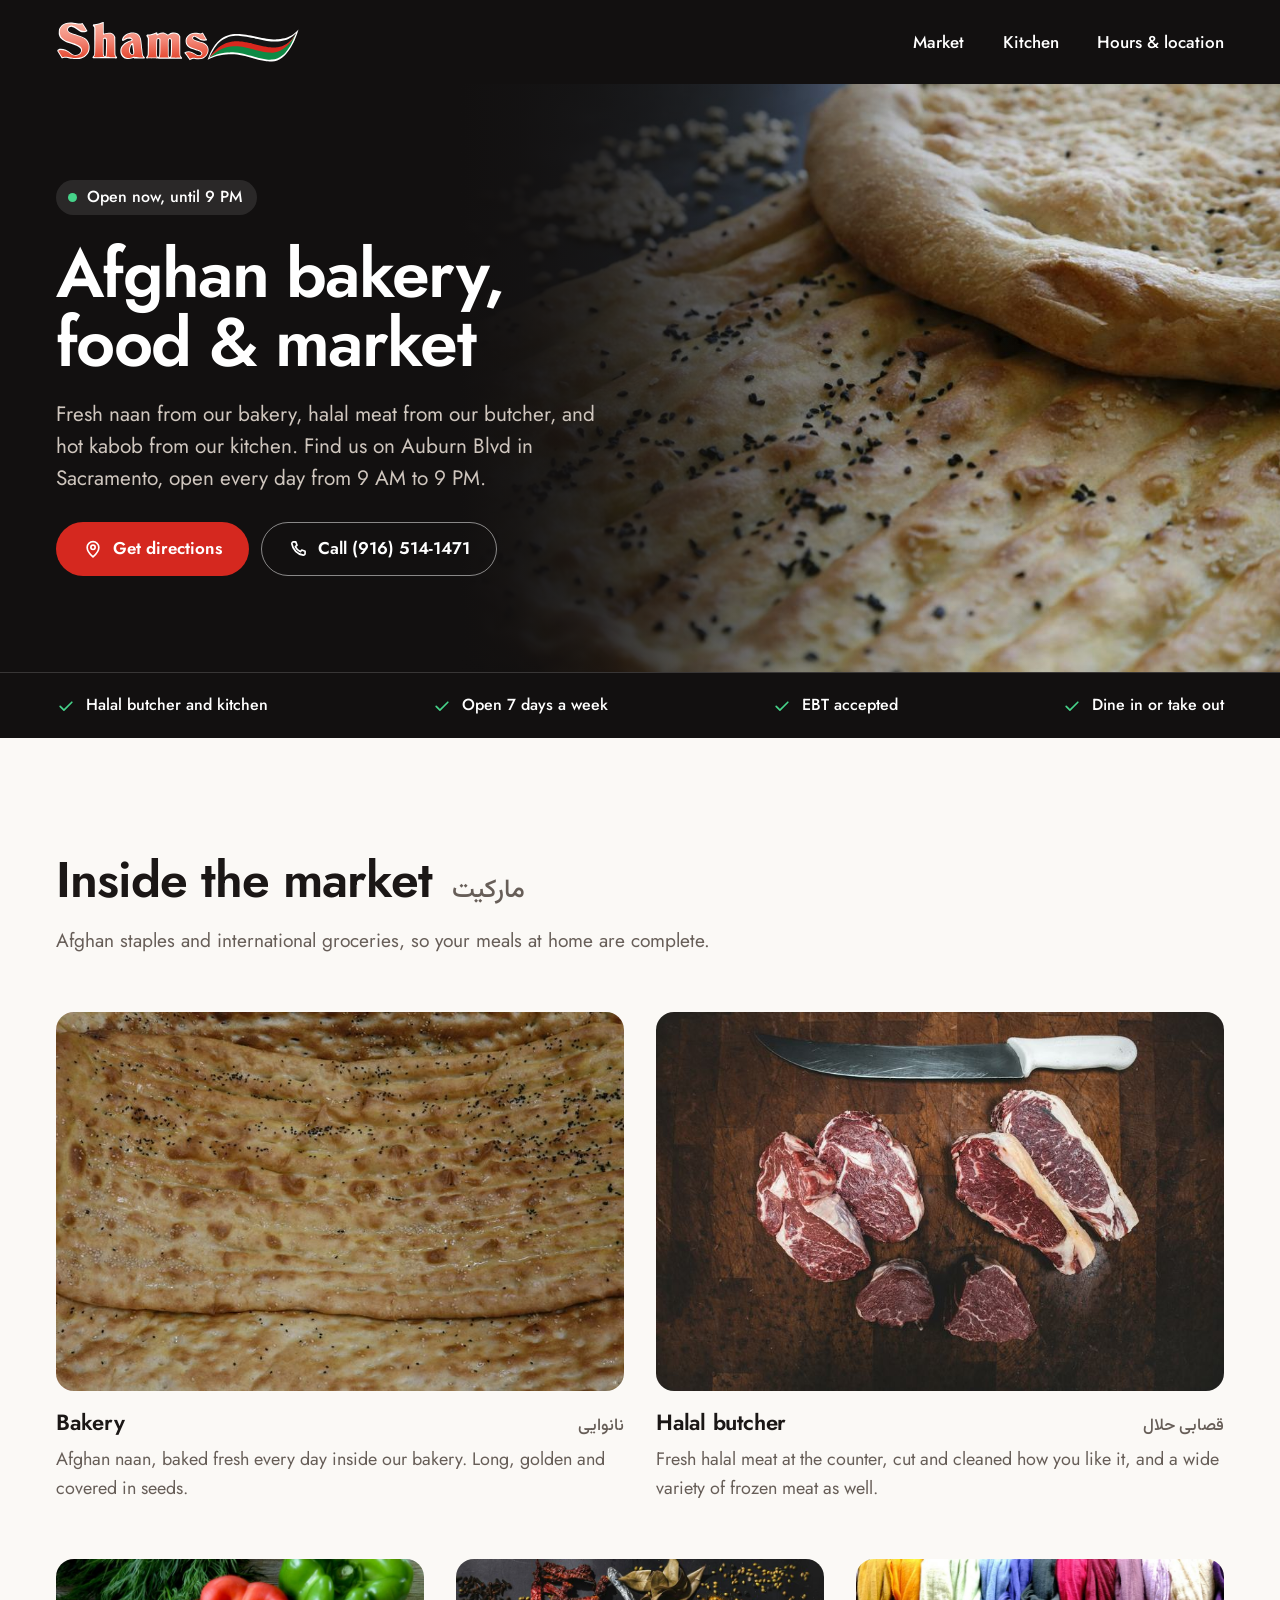
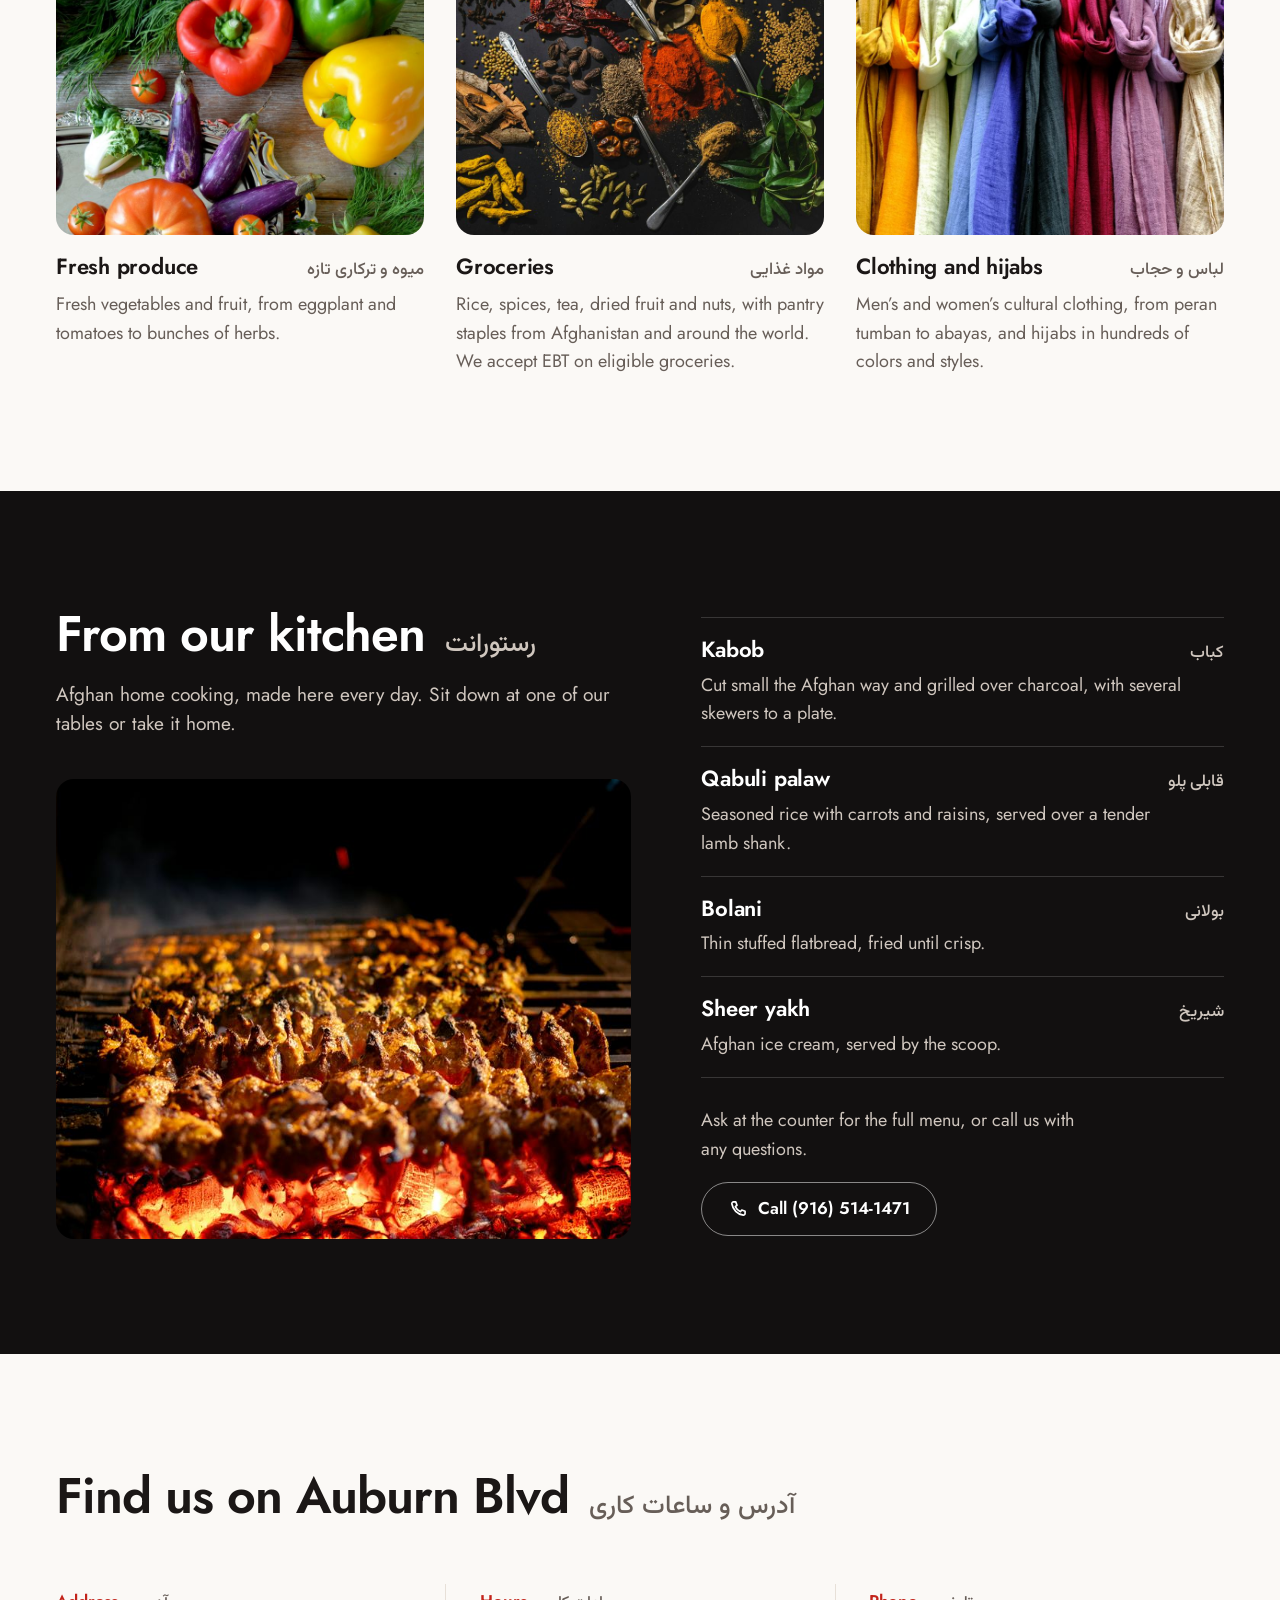
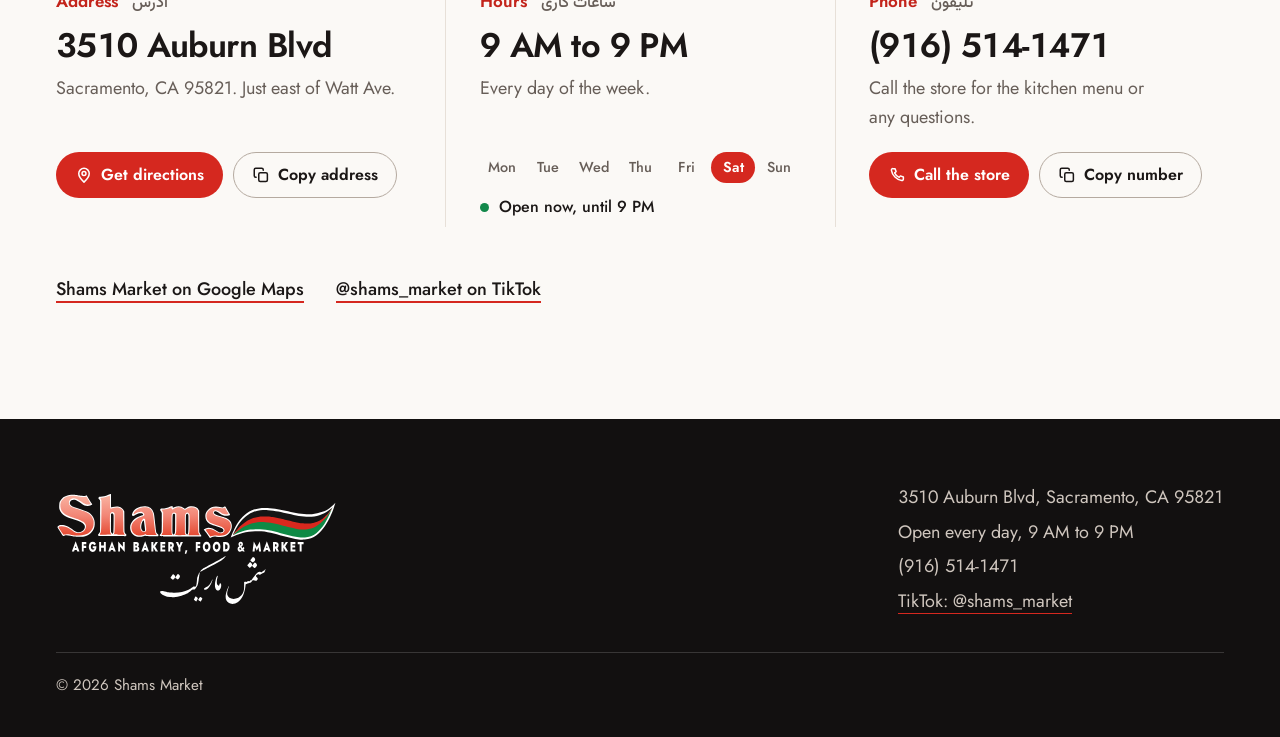
==== docs/index.html @ 5342915f "Add the Shams Market website One static page for shamsmarket.com: bakery, halal butcher, market, kit" ====
<!DOCTYPE html>
<html lang="en">
<head>
<!-- ============================================================================================
     SHAMS MARKET, shamsmarket.com. This file is the whole website.
     The words on the page are in the <body> below: edit them right here.
     Looks are in assets/site.css. The live "Open now" status is in assets/site.js.
     How to publish a change, and what has to stay in step: see CLAUDE.md at the top of the repository.
     ============================================================================================ -->
<meta charset="utf-8">
<meta name="viewport" content="width=device-width, initial-scale=1, viewport-fit=cover">
<title>Shams Market | Afghan Bakery, Halal Butcher &amp; Grocery in Sacramento</title>
<!-- HOURS (6 of 6): the description below and the "openingHoursSpecification" block further down -->
<meta name="description" content="Shams Market is an Afghan bakery, halal butcher, grocery and restaurant at 3510 Auburn Blvd in Sacramento. Fresh naan baked daily, halal meat cut how you like it, and Afghan home cooking. Open every day, 9 AM to 9 PM.">
<link rel="canonical" href="https://www.shamsmarket.com/">
<meta name="theme-color" content="#121010">
<meta property="og:type" content="website">
<meta property="og:site_name" content="Shams Market">
<meta property="og:title" content="Shams Market | Afghan Bakery, Halal Butcher &amp; Grocery in Sacramento">
<meta property="og:description" content="Shams Market is an Afghan bakery, halal butcher, grocery and restaurant at 3510 Auburn Blvd in Sacramento. Fresh naan baked daily, halal meat cut how you like it, and Afghan home cooking. Open every day, 9 AM to 9 PM.">
<meta property="og:url" content="https://www.shamsmarket.com/">
<meta property="og:image" content="https://www.shamsmarket.com/img/hero-2000.jpg">
<meta property="og:image:width" content="2000">
<meta property="og:image:height" content="1333">
<meta property="og:image:alt" content="Afghan naan topped with nigella and sesame seeds">
<meta name="twitter:card" content="summary_large_image">
<link rel="icon" href="favicon.ico" sizes="48x48">
<link rel="icon" href="favicon.svg" type="image/svg+xml">
<link rel="apple-touch-icon" href="apple-touch-icon.png">
<link rel="preload" as="image" href="img/hero-2000.jpg" imagesrcset="img/hero-1000.jpg 1000w, img/hero-2000.jpg 2000w" imagesizes="(min-width: 1000px) 64vw, 100vw">
<link rel="preconnect" href="https://fonts.googleapis.com">
<link rel="preconnect" href="https://fonts.gstatic.com" crossorigin>
<link rel="stylesheet" href="https://fonts.googleapis.com/css2?family=Jost:wght@400;500;600&amp;family=Vazirmatn:wght@500&amp;display=swap">
<link rel="stylesheet" href="assets/site.css">
<!-- Facts for Google and other search engines. Keep them the same as what the page says. -->
<script type="application/ld+json">
{
  "@context": "https://schema.org",
  "@type": [
    "GroceryStore",
    "Restaurant"
  ],
  "name": "Shams Market",
  "alternateName": [
    "Shams Market and Restaurant",
    "شمس مارکیت"
  ],
  "url": "https://www.shamsmarket.com/",
  "telephone": "+1-916-514-1471",
  "image": "https://www.shamsmarket.com/img/hero-2000.jpg",
  "logo": "https://www.shamsmarket.com/apple-touch-icon.png",
  "servesCuisine": "Afghan",
  "address": {
    "@type": "PostalAddress",
    "streetAddress": "3510 Auburn Blvd",
    "addressLocality": "Sacramento",
    "addressRegion": "CA",
    "postalCode": "95821",
    "addressCountry": "US"
  },
  "openingHoursSpecification": [
    {
      "@type": "OpeningHoursSpecification",
      "dayOfWeek": [
        "Monday",
        "Tuesday",
        "Wednesday",
        "Thursday",
        "Friday",
        "Saturday",
        "Sunday"
      ],
      "opens": "09:00",
      "closes": "21:00"
    }
  ],
  "hasMap": "https://maps.google.com/?cid=8243531686769986245",
  "sameAs": [
    "https://www.tiktok.com/@shams_market"
  ]
}
</script>
</head>
<body>

<!-- Icons used by the buttons. -->
<svg class="sprite" aria-hidden="true" focusable="false">
  <defs>
    <symbol id="i-pin" viewBox="0 0 24 24"><path d="M12 21.5s-7-6.3-7-11.4a7 7 0 0 1 14 0c0 5.1-7 11.4-7 11.4z"/><circle cx="12" cy="10" r="2.6"/></symbol>
    <symbol id="i-phone" viewBox="0 0 24 24"><path d="M6.6 3.5h2.7l1.5 4-2 1.6a12 12 0 0 0 6.1 6.1l1.6-2 4 1.5v2.7a2 2 0 0 1-2.2 2A16.5 16.5 0 0 1 4.6 5.7a2 2 0 0 1 2-2.2z"/></symbol>
    <symbol id="i-copy" viewBox="0 0 24 24"><rect x="9" y="9" width="11.5" height="11.5" rx="2"/><path d="M5.5 15H5a2 2 0 0 1-2-2V5a2 2 0 0 1 2-2h8a2 2 0 0 1 2 2v.5"/></symbol>
    <symbol id="i-check" viewBox="0 0 24 24"><path d="M5 12.5l4.5 4.5L19 7.5"/></symbol>
  </defs>
</svg>

<a class="skip" href="#main">Skip to content</a>

<!-- NOTICE BAR. To show a short announcement at the very top of the page (a holiday closure, a new item),
     copy the line below out of this comment, to just after the comment, and change its text. Delete it when it is over.
     <p class="notice">We are closed on Thursday, November 26. Back to normal hours on Friday.</p>
-->

<!-- ======================= HEADER ======================= -->
<header class="site-head" id="top">
  <div class="wrap bar">
    <a class="brand" href="#top" aria-label="Shams Market, top of page">
      <img src="assets/logo.svg" alt="" width="1802" height="310">
    </a>
    <nav class="nav" aria-label="Main">
      <ul>
        <li><a href="#market">Market</a></li>
        <li><a href="#kitchen">Kitchen</a></li>
        <li><a href="#visit">Hours &amp; location</a></li>
      </ul>
    </nav>
    <a class="bar-call" href="tel:+19165141471"><svg class="icon" aria-hidden="true"><use href="#i-phone"/></svg>Call</a>
  </div>
</header>

<main id="main">

  <!-- ======================= TOP OF PAGE: photo, headline, buttons ======================= -->
  <section class="hero">
    <div class="hero-media">
      <img src="img/hero-2000.jpg" srcset="img/hero-1000.jpg 1000w, img/hero-2000.jpg 2000w" sizes="(min-width: 1000px) 64vw, 100vw" width="2000" height="1333" fetchpriority="high" alt="Afghan naan topped with nigella and sesame seeds, on a dark stone counter">
    </div>
    <div class="wrap hero-body">
      <div class="hero-copy">
        <!-- HOURS (1 of 6): shown until the live "Open now" status loads -->
        <p class="status" data-status data-state="unknown"><span class="status-dot" aria-hidden="true"></span><span data-status-text>Open every day, 9 AM to 9 PM</span></p>
        <h1><span class="sr">Shams Market. </span>Afghan bakery, food &amp; market</h1>
        <!-- HOURS (2 of 6): the last sentence of this paragraph -->
        <p class="lede">Fresh naan from our bakery, halal meat from our butcher, and hot kabob from our kitchen. Find us on Auburn Blvd in Sacramento, open every day from 9 AM to 9 PM.</p>
        <div class="actions" id="hero-actions">
          <a class="btn btn-red" href="https://www.google.com/maps/dir/?api=1&amp;destination=Shams%20Market%2C%203510%20Auburn%20Blvd%2C%20Sacramento%2C%20CA%2095821&amp;destination_place_id=ChIJuw4VRmvZmoARxQqanGToZnI" target="_blank" rel="noopener"><svg class="icon" aria-hidden="true"><use href="#i-pin"/></svg>Get directions</a>
          <a class="btn btn-ghost" href="tel:+19165141471"><svg class="icon" aria-hidden="true"><use href="#i-phone"/></svg>Call (916) 514-1471</a>
        </div>
      </div>
    </div>
  </section>

  <!-- Four quick facts. HOURS (3 of 6): "Open 7 days a week" -->
  <div class="facts">
    <ul class="wrap">
      <li><svg class="icon" aria-hidden="true"><use href="#i-check"/></svg>Halal butcher and kitchen</li>
      <li><svg class="icon" aria-hidden="true"><use href="#i-check"/></svg>Open 7 days a week</li>
      <li><svg class="icon" aria-hidden="true"><use href="#i-check"/></svg>EBT accepted</li>
      <li><svg class="icon" aria-hidden="true"><use href="#i-check"/></svg>Dine in or take out</li>
    </ul>
  </div>

  <!-- ======================= INSIDE THE MARKET: five photo cards ======================= -->
  <section class="section market" id="market">
    <div class="wrap">
      <div class="head">
        <div class="title">
          <h2>Inside the market</h2>
          <span class="fa" lang="fa-AF" dir="rtl">مارکیت</span>
        </div>
        <p>Afghan staples and international groceries, so your meals at home are complete.</p>
      </div>

      <div class="cards">
        <article class="card">
          <div class="card-media">
            <img src="img/bakery-1400.jpg" srcset="img/bakery-800.jpg 800w, img/bakery-1400.jpg 1400w" sizes="(min-width: 1160px) 46vw, 92vw" width="1400" height="933" loading="lazy" decoding="async" alt="Long sheets of Afghan naan, golden and dotted with seeds">
          </div>
          <div class="card-title">
            <h3>Bakery</h3>
            <span class="fa" lang="fa-AF" dir="rtl">نانوایی</span>
          </div>
          <p>Afghan naan, baked fresh every day inside our bakery. Long, golden and covered in seeds.</p>
        </article>

        <article class="card">
          <div class="card-media">
            <img src="img/butcher-1400.jpg" srcset="img/butcher-800.jpg 800w, img/butcher-1400.jpg 1400w" sizes="(min-width: 700px) 46vw, 92vw" width="1400" height="933" loading="lazy" decoding="async" alt="Fresh cuts of beef on a butcher's block beside a knife">
          </div>
          <div class="card-title">
            <h3>Halal butcher</h3>
            <span class="fa" lang="fa-AF" dir="rtl">قصابی حلال</span>
          </div>
          <p>Fresh halal meat at the counter, cut and cleaned how you like it, and a wide variety of frozen meat as well.</p>
        </article>

        <article class="card">
          <div class="card-media">
            <img src="img/produce-1200.jpg" srcset="img/produce-800.jpg 800w, img/produce-1200.jpg 1200w" sizes="(min-width: 1160px) 30vw, (min-width: 700px) 46vw, 92vw" width="1200" height="900" loading="lazy" decoding="async" alt="Bell peppers, eggplants, tomatoes and fresh dill">
          </div>
          <div class="card-title">
            <h3>Fresh produce</h3>
            <span class="fa" lang="fa-AF" dir="rtl">میوه و ترکاری تازه</span>
          </div>
          <p>Fresh vegetables and fruit, from eggplant and tomatoes to bunches of herbs.</p>
        </article>

        <article class="card">
          <div class="card-media">
            <img src="img/groceries-1200.jpg" srcset="img/groceries-800.jpg 800w, img/groceries-1200.jpg 1200w" sizes="(min-width: 1160px) 30vw, (min-width: 700px) 46vw, 92vw" width="1200" height="900" loading="lazy" decoding="async" alt="Whole and ground spices laid out with silver spoons">
          </div>
          <div class="card-title">
            <h3>Groceries</h3>
            <span class="fa" lang="fa-AF" dir="rtl">مواد غذایی</span>
          </div>
          <p>Rice, spices, tea, dried fruit and nuts, with pantry staples from Afghanistan and around the world. We accept EBT on eligible groceries.</p>
        </article>

        <article class="card">
          <div class="card-media">
            <img src="img/clothing-1200.jpg" srcset="img/clothing-800.jpg 800w, img/clothing-1200.jpg 1200w" sizes="(min-width: 1160px) 30vw, (min-width: 700px) 46vw, 92vw" width="1200" height="900" loading="lazy" decoding="async" alt="Scarves in many colors hanging side by side">
          </div>
          <div class="card-title">
            <h3>Clothing and hijabs</h3>
            <span class="fa" lang="fa-AF" dir="rtl">لباس و حجاب</span>
          </div>
          <p>Men&rsquo;s and women&rsquo;s cultural clothing, from peran tumban to abayas, and hijabs in hundreds of colors and styles.</p>
        </article>
      </div>
    </div>
  </section>

  <!-- ======================= FROM OUR KITCHEN: the menu. Each <li> is one dish. ======================= -->
  <section class="section kitchen" id="kitchen">
    <div class="wrap kitchen-grid">
      <div class="head">
        <div class="title">
          <h2>From our kitchen</h2>
          <span class="fa" lang="fa-AF" dir="rtl">رستورانت</span>
        </div>
        <p>Afghan home cooking, made here every day. Sit down at one of our tables or take it home.</p>
      </div>

      <div class="kitchen-media">
        <img src="img/kitchen-1600.jpg" srcset="img/kitchen-900.jpg 900w, img/kitchen-1600.jpg 1600w" sizes="(min-width: 960px) 50vw, 92vw" width="1600" height="1067" loading="lazy" decoding="async" alt="Skewers of kabob grilling over glowing charcoal">
      </div>

      <div class="kitchen-menu">
        <ul class="menu">
          <li>
            <div class="menu-title">
              <h3>Kabob</h3>
              <span class="fa" lang="fa-AF" dir="rtl">کباب</span>
            </div>
            <p>Cut small the Afghan way and grilled over charcoal, with several skewers to a plate.</p>
          </li>
          <li>
            <div class="menu-title">
              <h3>Qabuli palaw</h3>
              <span class="fa" lang="fa-AF" dir="rtl">قابلی پلو</span>
            </div>
            <p>Seasoned rice with carrots and raisins, served over a tender lamb shank.</p>
          </li>
          <li>
            <div class="menu-title">
              <h3>Bolani</h3>
              <span class="fa" lang="fa-AF" dir="rtl">بولانی</span>
            </div>
            <p>Thin stuffed flatbread, fried until crisp.</p>
          </li>
          <li>
            <div class="menu-title">
              <h3>Sheer yakh</h3>
              <span class="fa" lang="fa-AF" dir="rtl">شیریخ</span>
            </div>
            <p>Afghan ice cream, served by the scoop.</p>
          </li>
        </ul>

        <div class="kitchen-foot">
          <p>Ask at the counter for the full menu, or call us with any questions.</p>
          <a class="btn btn-ghost" href="tel:+19165141471"><svg class="icon" aria-hidden="true"><use href="#i-phone"/></svg>Call (916) 514-1471</a>
        </div>
      </div>
    </div>
  </section>

  <!-- ======================= ADDRESS, HOURS, PHONE ======================= -->
  <section class="section visit" id="visit">
    <div class="wrap">
      <div class="head">
        <div class="title">
          <h2>Find us on Auburn Blvd</h2>
          <span class="fa" lang="fa-AF" dir="rtl">آدرس و ساعات کاری</span>
        </div>
      </div>

      <div class="visit-grid">
        <div class="info">
          <div class="info-label">
            <h3>Address</h3>
            <span class="fa" lang="fa-AF" dir="rtl">آدرس</span>
          </div>
          <p class="big" id="address-text">3510 Auburn Blvd</p>
          <p class="sub">Sacramento, CA 95821. Just east of Watt Ave.</p>
          <div class="actions">
            <a class="btn btn-red btn-sm" href="https://www.google.com/maps/dir/?api=1&amp;destination=Shams%20Market%2C%203510%20Auburn%20Blvd%2C%20Sacramento%2C%20CA%2095821&amp;destination_place_id=ChIJuw4VRmvZmoARxQqanGToZnI" target="_blank" rel="noopener"><svg class="icon" aria-hidden="true"><use href="#i-pin"/></svg>Get directions</a>
            <button class="btn btn-line btn-sm" type="button" id="copy-address" data-copy="3510 Auburn Blvd, Sacramento, CA 95821" data-target="address-text"><svg class="icon" aria-hidden="true"><use href="#i-copy"/></svg><span data-label aria-live="polite">Copy address</span></button>
          </div>
        </div>

        <div class="info">
          <div class="info-label">
            <h3>Hours</h3>
            <span class="fa" lang="fa-AF" dir="rtl">ساعات کاری</span>
          </div>
          <!-- HOURS (4 of 6): the headline, the note under it, and the seven data-hours values below.
               data-hours is 24-hour time, "09:00-21:00". A midday break is "09:00-13:00,14:00-21:00". A closed day is "".
               The "Open now" status on the page is worked out from these seven values. -->
          <p class="big">9 AM to 9 PM</p>
          <p class="sub">Every day of the week.</p>
          <div class="today">
            <ol class="week">
              <li data-day="1" data-hours="09:00-21:00"><span class="sr">Monday, 9 AM to 9 PM</span><span aria-hidden="true">Mon</span></li>
              <li data-day="2" data-hours="09:00-21:00"><span class="sr">Tuesday, 9 AM to 9 PM</span><span aria-hidden="true">Tue</span></li>
              <li data-day="3" data-hours="09:00-21:00"><span class="sr">Wednesday, 9 AM to 9 PM</span><span aria-hidden="true">Wed</span></li>
              <li data-day="4" data-hours="09:00-21:00"><span class="sr">Thursday, 9 AM to 9 PM</span><span aria-hidden="true">Thu</span></li>
              <li data-day="5" data-hours="09:00-21:00"><span class="sr">Friday, 9 AM to 9 PM</span><span aria-hidden="true">Fri</span></li>
              <li data-day="6" data-hours="09:00-21:00"><span class="sr">Saturday, 9 AM to 9 PM</span><span aria-hidden="true">Sat</span></li>
              <li data-day="0" data-hours="09:00-21:00"><span class="sr">Sunday, 9 AM to 9 PM</span><span aria-hidden="true">Sun</span></li>
            </ol>
            <p class="status status-plain" data-status data-state="unknown" hidden><span class="status-dot" aria-hidden="true"></span><span data-status-text></span></p>
          </div>
        </div>

        <div class="info">
          <div class="info-label">
            <h3>Phone</h3>
            <span class="fa" lang="fa-AF" dir="rtl">تلیفون</span>
          </div>
          <p class="big" id="phone-text">(916) 514-1471</p>
          <p class="sub">Call the store for the kitchen menu or any questions.</p>
          <div class="actions">
            <a class="btn btn-red btn-sm" href="tel:+19165141471"><svg class="icon" aria-hidden="true"><use href="#i-phone"/></svg>Call the store</a>
            <button class="btn btn-line btn-sm" type="button" id="copy-phone" data-copy="(916) 514-1471" data-target="phone-text"><svg class="icon" aria-hidden="true"><use href="#i-copy"/></svg><span data-label aria-live="polite">Copy number</span></button>
          </div>
        </div>
      </div>

      <p class="links">
        <a href="https://maps.google.com/?cid=8243531686769986245" target="_blank" rel="noopener">Shams Market on Google Maps</a>
        <a href="https://www.tiktok.com/@shams_market" target="_blank" rel="noopener">@shams_market on TikTok</a>
      </p>
    </div>
  </section>

</main>

<!-- ======================= FOOTER. HOURS (5 of 6): the second line of the list ======================= -->
<footer class="site-foot">
  <div class="wrap">
    <div class="foot-grid">
      <a class="foot-logo" href="#top" aria-label="Shams Market, back to top">
        <img src="assets/logo-full.svg" alt="" width="1802" height="724" loading="lazy" decoding="async">
      </a>
      <ul class="foot-list">
        <li>3510 Auburn Blvd, Sacramento, CA 95821</li>
        <li>Open every day, 9 AM to 9 PM</li>
        <li>(916) 514-1471</li>
        <li><a href="https://www.tiktok.com/@shams_market" target="_blank" rel="noopener">TikTok: @shams_market</a></li>
      </ul>
    </div>
    <p class="fine">&copy; 2026 Shams Market</p>
  </div>
</footer>

<!-- Bar with two buttons that appears at the bottom of phone screens after scrolling. -->
<div class="dock" id="dock">
  <a class="btn btn-red" href="https://www.google.com/maps/dir/?api=1&amp;destination=Shams%20Market%2C%203510%20Auburn%20Blvd%2C%20Sacramento%2C%20CA%2095821&amp;destination_place_id=ChIJuw4VRmvZmoARxQqanGToZnI" target="_blank" rel="noopener"><svg class="icon" aria-hidden="true"><use href="#i-pin"/></svg>Directions</a>
  <a class="btn btn-ghost" href="tel:+19165141471"><svg class="icon" aria-hidden="true"><use href="#i-phone"/></svg>Call</a>
</div>

<script src="assets/site.js" defer></script>
</body>
</html>
---- docs/assets/site.css ----
/* Layout: one 1200px column grid. Black header and hero (the logo's own ground) with the naan photo
   running off the right edge; five market counters as photo cards, two large then three small; a black
   kitchen section with its photo on the left and the menu on the right; hours and location in three
   columns. Every title carries its Dari name beside it, set quietly. */
:root{
  /* color: the logo's black and red; green only for "open" */
  --black:#121010;
  --red:#D5281F;
  --red-deep:#B21D15;
  --white:#FFFFFF;
  --paper:#FBF9F6;
  --ink:#1B1716;
  --muted:#675E58;
  --accent-text:#C3241B;
  --line:#E7E0D8;
  --line-strong:#B5AAA0;
  --media:#E9E3DC;
  --on-dark-muted:#CFC6BE;
  --line-dark:rgb(255 255 255 / .16);
  --veil:rgb(255 255 255 / .1);
  --veil-strong:rgb(255 255 255 / .5);
  --shade-0:rgb(18 16 16 / 0);
  --shade-1:rgb(18 16 16 / .14);
  --shade-2:rgb(18 16 16 / .38);
  --shade-3:rgb(18 16 16 / .66);
  --shade-4:rgb(18 16 16 / .86);
  --shade-5:rgb(18 16 16 / .96);
  --ok:#12884A;
  --ok-bright:#46D38A;
  --off:#D5281F;
  --off-bright:#FF8A7A;
  --wait:#F2B824;
  --focus:#D5281F;
  /* type: Jost, the open geometric sans closest to the Futura of the logo's tagline; Vazirmatn for Dari */
  --sans:'Jost','Century Gothic','Avenir Next',Avenir,'Segoe UI',system-ui,sans-serif;
  --dari:'Vazirmatn','Segoe UI',Tahoma,'Geeza Pro','Noto Sans Arabic',sans-serif;
  --h1:clamp(2.5rem,1.6rem + 3.6vw,4.25rem);
  --h2:clamp(2rem,1.45rem + 2.2vw,3.125rem);
  --h3:clamp(1.25rem,1.16rem + .4vw,1.375rem);
  --big:clamp(1.75rem,1.45rem + 1vw,2.125rem);
  /* layout */
  --gutter:clamp(20px,5vw,56px);
  --measure:1200px;
  --radius:18px;
}
@media (prefers-color-scheme:dark){
  :root:not([data-theme="light"]){
    --paper:#1B1817;--ink:#F6F1EB;--muted:#BBB0A8;--accent-text:#FF8474;--line:#352E2A;--line-strong:#6E625B;
    --media:#2A2422;--ok:#46D38A;--off:#FF8A7A;--focus:#FF8A7A;
    color-scheme:dark;
  }
}
:root[data-theme="dark"]{
  --paper:#1B1817;--ink:#F6F1EB;--muted:#BBB0A8;--accent-text:#FF8474;--line:#352E2A;--line-strong:#6E625B;
  --media:#2A2422;--ok:#46D38A;--off:#FF8A7A;--focus:#FF8A7A;
  color-scheme:dark;
}

*,*::before,*::after{box-sizing:border-box}
html{background:var(--black);-webkit-text-size-adjust:100%}
body{margin:0;background:var(--paper);color:var(--ink);font:400 1.125rem/1.6 var(--sans);-webkit-font-smoothing:antialiased}
h1,h2,h3,p,ul,ol,figure{margin:0}
ul,ol{padding:0;list-style:none}
h1,h2,h3{font-family:var(--sans);font-weight:600;text-wrap:balance}
p{text-wrap:pretty}
img,svg{display:block;max-width:100%}
[hidden]{display:none!important}
a{color:inherit}
button{font:inherit;color:inherit}
::selection{background:var(--red);color:var(--white)}
:focus-visible{outline:3px solid var(--focus);outline-offset:3px;border-radius:6px}

.sr{position:absolute;width:1px;height:1px;overflow:hidden;clip-path:inset(50%);white-space:nowrap}
.sprite{position:absolute;width:0;height:0;overflow:hidden}
.skip{position:absolute;left:12px;top:-80px;z-index:40;padding:10px 18px;border-radius:999px;background:var(--white);color:var(--black);font-weight:600;text-decoration:none}
.skip:focus{top:12px}
.wrap{max-width:calc(var(--measure) + 2*var(--gutter));margin-inline:auto;padding-inline:var(--gutter)}
.icon{width:20px;height:20px;flex:none;fill:none;stroke:currentColor;stroke-width:2;stroke-linecap:round;stroke-linejoin:round}
.fa{font-family:var(--dari);font-weight:500;color:var(--muted);white-space:nowrap}

/* buttons */
.btn{display:inline-flex;align-items:center;justify-content:center;gap:10px;min-height:54px;padding:12px 26px;border:1.5px solid transparent;border-radius:999px;font:600 1.0625rem/1.15 var(--sans);text-decoration:none;white-space:nowrap;cursor:pointer;background:none;transition:background-color .15s ease,border-color .15s ease}
.btn-sm{min-height:46px;padding:9px 18px;gap:8px;font-size:1rem}
.btn-sm .icon{width:18px;height:18px}
.btn-red{background:var(--red);color:var(--white)}
.btn-red:hover{background:var(--red-deep)}
.btn-ghost{border-color:var(--veil-strong);color:var(--white)}
.btn-ghost:hover{background:var(--veil);border-color:var(--white)}
.btn-line{border-color:var(--line-strong);color:var(--ink)}
.btn-line:hover{border-color:var(--ink)}
.actions{display:flex;flex-wrap:wrap;gap:12px}

/* open / closed */
.status{display:inline-flex;align-items:center;gap:10px;padding:7px 15px 7px 12px;border-radius:999px;background:var(--veil);font-weight:500;font-size:1rem;line-height:1.3}
.status-dot{width:9px;height:9px;flex:none;border-radius:50%;background:var(--wait)}
.status[data-state="open"] .status-dot{background:var(--ok-bright)}
.status[data-state="closed"] .status-dot{background:var(--off-bright)}
.status-plain{padding:0;border-radius:0;background:none}
.status-plain[data-state="open"] .status-dot{background:var(--ok)}
.status-plain[data-state="closed"] .status-dot{background:var(--off)}

/* header */
.site-head{background:var(--black);color:var(--white);--focus:var(--white)}
.bar{display:flex;align-items:center;justify-content:space-between;gap:20px;min-height:68px}
.brand{display:block;flex:none;width:clamp(176px,19vw,248px)}
.brand img{width:100%;height:auto}
.nav{display:none;margin-left:auto}
.nav ul{display:flex;gap:clamp(22px,3vw,40px)}
.nav a{font-weight:500;font-size:1.0625rem;text-decoration:none;text-underline-offset:8px;text-decoration-thickness:2px}
.nav a:hover{text-decoration:underline;text-decoration-color:var(--red)}
.bar-call{display:inline-flex;align-items:center;gap:8px;min-height:42px;padding:6px 16px;border:1.5px solid var(--veil-strong);border-radius:999px;font-weight:600;font-size:1rem;text-decoration:none;white-space:nowrap;font-variant-numeric:tabular-nums;transition:background-color .15s ease,border-color .15s ease}
.bar-call:hover{background:var(--veil);border-color:var(--white)}
.bar-call .icon{width:18px;height:18px}

/* hero */
.hero{position:relative;background:var(--black);color:var(--white);overflow:hidden;--focus:var(--white)}
.hero-media{position:relative;aspect-ratio:16/10;max-width:100%}
.hero-media img{position:absolute;inset:0;width:100%;height:100%;object-fit:cover}
.hero-media::after{content:"";position:absolute;inset:0;background:linear-gradient(180deg,var(--shade-0) 38%,var(--shade-2) 70%,var(--shade-4) 88%,var(--black) 100%)}
.hero-body{position:relative;margin-top:-34px;padding-block:0 44px}
.hero-copy{min-width:0}
.hero h1{margin-top:20px;font-size:var(--h1);line-height:1.02;letter-spacing:-.025em}
.lede{margin-top:20px;max-width:34em;font-size:clamp(1.125rem,1.05rem + .35vw,1.3rem);line-height:1.55;color:var(--on-dark-muted)}
.hero .actions{margin-top:28px}
.hero .actions .btn{flex:1 1 auto}

/* four facts under the hero */
.facts{background:var(--black);color:var(--white);border-top:1px solid var(--line-dark)}
.facts ul{display:grid;grid-template-columns:minmax(0,1fr);gap:12px 24px;padding-block:22px}
.facts li{display:flex;align-items:center;gap:10px;min-width:0;font-weight:500;font-size:1rem;line-height:1.3}
.facts .icon{color:var(--ok-bright)}

/* sections */
.section{padding-block:clamp(64px,9vw,124px)}
.head{display:grid;gap:14px;margin-bottom:clamp(32px,4.5vw,56px)}
.title{display:flex;flex-wrap:wrap;align-items:baseline;gap:4px 20px}
.title h2{font-size:var(--h2);line-height:1.06;letter-spacing:-.02em}
.title .fa{font-size:clamp(1.2rem,1rem + .8vw,1.6rem)}
.head p{max-width:36em;font-size:1.2rem;line-height:1.55;color:var(--muted)}

/* market: five counters */
.cards{display:grid;grid-template-columns:minmax(0,1fr);gap:44px 32px}
.card{min-width:0}
.card-media{aspect-ratio:3/2;max-width:100%;border-radius:var(--radius);overflow:hidden;background:var(--media)}
.card-media img{width:100%;height:100%;object-fit:cover}
.card-title{display:flex;align-items:baseline;justify-content:space-between;gap:6px 16px;flex-wrap:wrap;margin-top:18px}
.card-title h3,.menu-title h3{font-size:var(--h3);line-height:1.2;letter-spacing:-.01em}
.card-title .fa,.menu-title .fa{font-size:1.05rem}
.card p{margin-top:6px;max-width:34em;color:var(--muted)}

/* kitchen */
.kitchen{background:var(--black);color:var(--white);--muted:var(--on-dark-muted);--line:var(--line-dark);--focus:var(--white)}
.kitchen-grid{display:grid;grid-template-columns:minmax(0,1fr);gap:32px}
.kitchen-media{aspect-ratio:3/2;max-width:100%;border-radius:var(--radius);overflow:hidden;background:var(--media)}
.kitchen-media img{width:100%;height:100%;object-fit:cover}
.kitchen-menu{min-width:0}
.kitchen .head{margin-bottom:0}
.menu{border-top:1px solid var(--line)}
.menu li{padding-block:18px;border-bottom:1px solid var(--line)}
.menu-title{display:flex;align-items:baseline;justify-content:space-between;gap:16px}
.menu p{margin-top:4px;max-width:34em;color:var(--muted)}
.kitchen-foot{display:flex;flex-wrap:wrap;align-items:center;justify-content:space-between;gap:18px 28px;margin-top:28px}
.kitchen-foot p{flex:1 1 16em;max-width:22em;color:var(--muted)}

/* hours and location */
.visit-grid{display:grid;grid-template-columns:minmax(0,1fr)}
.info{min-width:0;padding-block:28px;border-top:1px solid var(--line)}
.info:last-child{border-bottom:1px solid var(--line)}
.info-label{display:flex;align-items:baseline;gap:14px}
.info-label h3{font-size:1.0625rem;line-height:1.3;color:var(--accent-text)}
.info-label .fa{font-size:1rem}
.big{margin-top:10px;font-weight:600;font-size:var(--big);line-height:1.1;letter-spacing:-.015em;font-variant-numeric:lining-nums tabular-nums}
.sub{margin-top:10px;max-width:26em;color:var(--muted)}
.info .actions{margin-top:20px;gap:10px}
.today{margin-top:20px}
.week{display:grid;grid-template-columns:repeat(7,minmax(0,1fr));gap:2px;max-width:336px}
.week li{padding:7px 0;border-radius:999px;text-align:center;font-weight:500;font-size:.9rem;line-height:1.2;color:var(--muted)}
.week li[aria-current]{background:var(--red);color:var(--white);font-weight:600}
.today .status{margin-top:14px}
.links{display:flex;flex-wrap:wrap;gap:8px 32px;margin-top:32px}
.links a{font-weight:500;text-underline-offset:6px;text-decoration-thickness:2px;text-decoration-color:var(--red)}
.links a:hover{color:var(--accent-text)}

/* footer */
.site-foot{background:var(--black);color:var(--white);padding-block:56px 132px;--focus:var(--white)}
.foot-grid{display:grid;gap:32px}
.foot-logo{display:block;width:min(100%,280px)}
.foot-logo img{width:100%;height:auto}
.foot-list{display:grid;gap:6px;color:var(--on-dark-muted);font-variant-numeric:tabular-nums}
.foot-list a{text-underline-offset:6px;text-decoration-color:var(--red)}
.foot-list a:hover{color:var(--white)}
.fine{margin-top:36px;padding-top:20px;border-top:1px solid var(--line-dark);font-size:.95rem;color:var(--on-dark-muted)}

/* phone dock: appears once the hero buttons have scrolled away */
.dock{position:fixed;inset:auto 0 0 0;z-index:30;display:flex;gap:10px;padding:10px 16px calc(10px + env(safe-area-inset-bottom,0px));background:var(--black);box-shadow:0 -1px 0 var(--line-dark);transform:translateY(105%);visibility:hidden;transition:transform .28s ease,visibility 0s linear .28s;--focus:var(--white)}
.dock.is-on{transform:none;visibility:visible;transition:transform .28s ease}
.dock .btn{flex:1 1 0;min-height:50px;padding-inline:14px}

@media (min-width:520px){
  .hero .actions .btn{flex:0 1 auto}
  .facts ul{grid-template-columns:repeat(2,minmax(0,1fr))}
}
@media (min-width:640px){
  .hero-media{aspect-ratio:2.2/1}
  .card-media,.kitchen-media{aspect-ratio:2/1}
}
@media (min-width:700px){
  .cards{grid-template-columns:repeat(2,minmax(0,1fr))}
  .card:first-child{grid-column:1 / -1}
  .card-media{aspect-ratio:3/2}
  .card:first-child .card-media{aspect-ratio:2/1}
}
@media (min-width:860px){
  .nav{display:block}
  .bar{min-height:84px}
  .bar-call,.dock{display:none}
  .site-foot{padding-block:64px 40px}
  .foot-grid{grid-template-columns:minmax(0,1fr) auto;align-items:center;column-gap:48px}
}
@media (min-width:900px){
  .facts ul{grid-template-columns:repeat(4,auto);justify-content:space-between}
}
@media (min-width:960px){
  .kitchen-grid{grid-template-columns:minmax(0,11fr) minmax(0,10fr);grid-template-areas:"head menu" "media menu";align-items:start;gap:40px clamp(40px,5.5vw,80px)}
  .kitchen .head{grid-area:head}
  .kitchen-media{grid-area:media;aspect-ratio:5/4}
  .kitchen-menu{grid-area:menu;padding-top:10px}
}
@media (min-width:1000px){
  .hero-media{position:absolute;inset:0 0 0 auto;width:64%;aspect-ratio:auto}
  .hero-media::after{background:linear-gradient(90deg,var(--black) 0%,var(--shade-5) 7%,var(--shade-4) 16%,var(--shade-3) 28%,var(--shade-2) 42%,var(--shade-1) 56%,var(--shade-0) 72%)}
  .hero-body{margin-top:0;padding-block:clamp(72px,7.5vw,116px)}
  .hero-copy{max-width:min(560px,46vw)}
  .hero h1{margin-top:24px}
  /* three columns whose rows (label, headline, note, buttons) line up with each other */
  .visit-grid{grid-template-columns:repeat(3,minmax(0,1fr));grid-template-rows:repeat(4,auto)}
  .info,.info:last-child{display:grid;grid-row:span 4;grid-template-rows:subgrid;align-content:start;padding:6px clamp(20px,2.6vw,36px);border-top:0;border-bottom:0;border-left:1px solid var(--line)}
  .info > *{align-self:start}
  .info:first-child{padding-left:0;border-left:0}
  .info:last-child{padding-right:0}
  .links{margin-top:48px}
}
@media (min-width:1160px){
  /* two large counters, then three small ones */
  .cards{grid-template-columns:repeat(6,minmax(0,1fr));gap:56px 32px}
  .card{grid-column:span 2}
  .card:nth-child(-n+2){grid-column:span 3}
  .card:first-child .card-media{aspect-ratio:3/2}
  .card:nth-child(n+3) .card-media{aspect-ratio:4/3}
}
@media (prefers-reduced-motion:no-preference){
  html{scroll-behavior:smooth}
}
@media (prefers-reduced-motion:reduce){
  .btn,.bar-call,.dock{transition:none}
}

/* notice bar: an optional one-line announcement above the header (see the comment at the top of index.html) */
.notice{margin:0;padding:11px var(--gutter);background:var(--red);color:var(--white);font-weight:500;font-size:1rem;line-height:1.4;text-align:center;text-wrap:balance}
.notice a{color:inherit;text-underline-offset:4px}
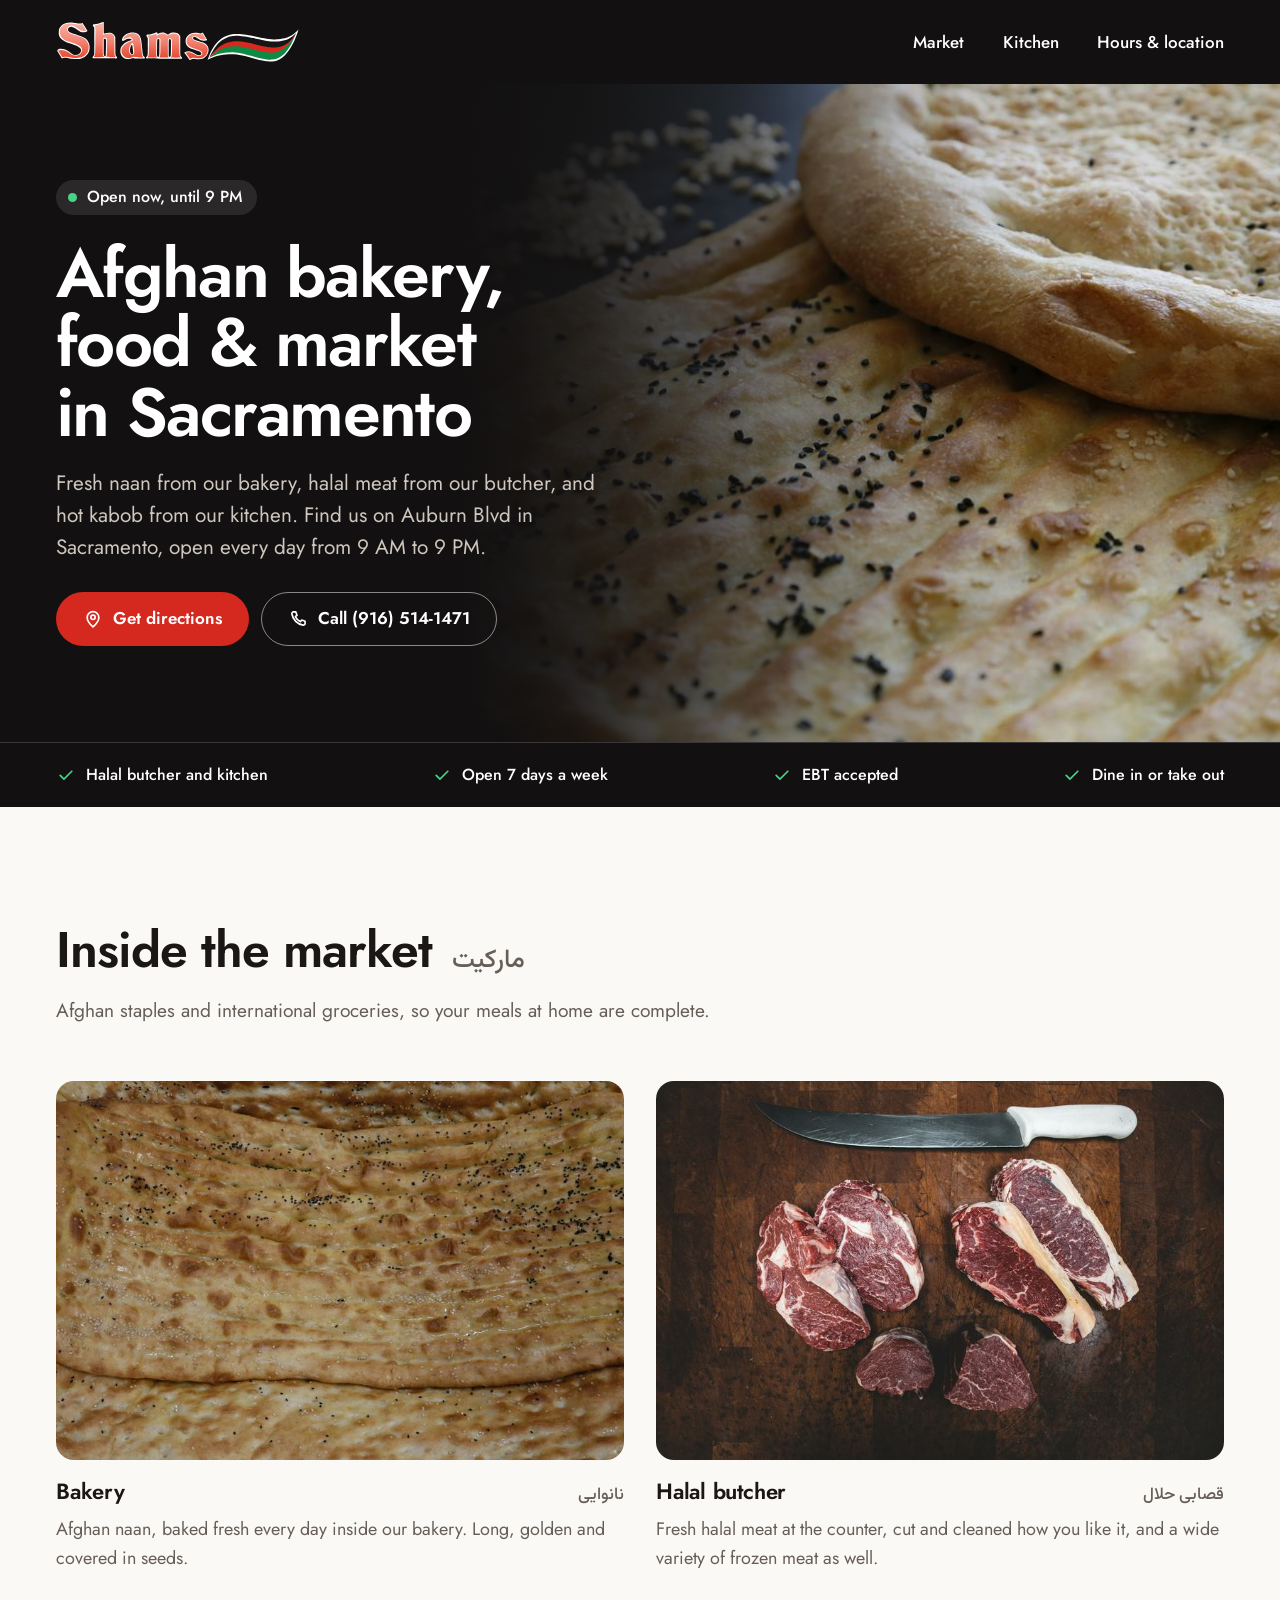
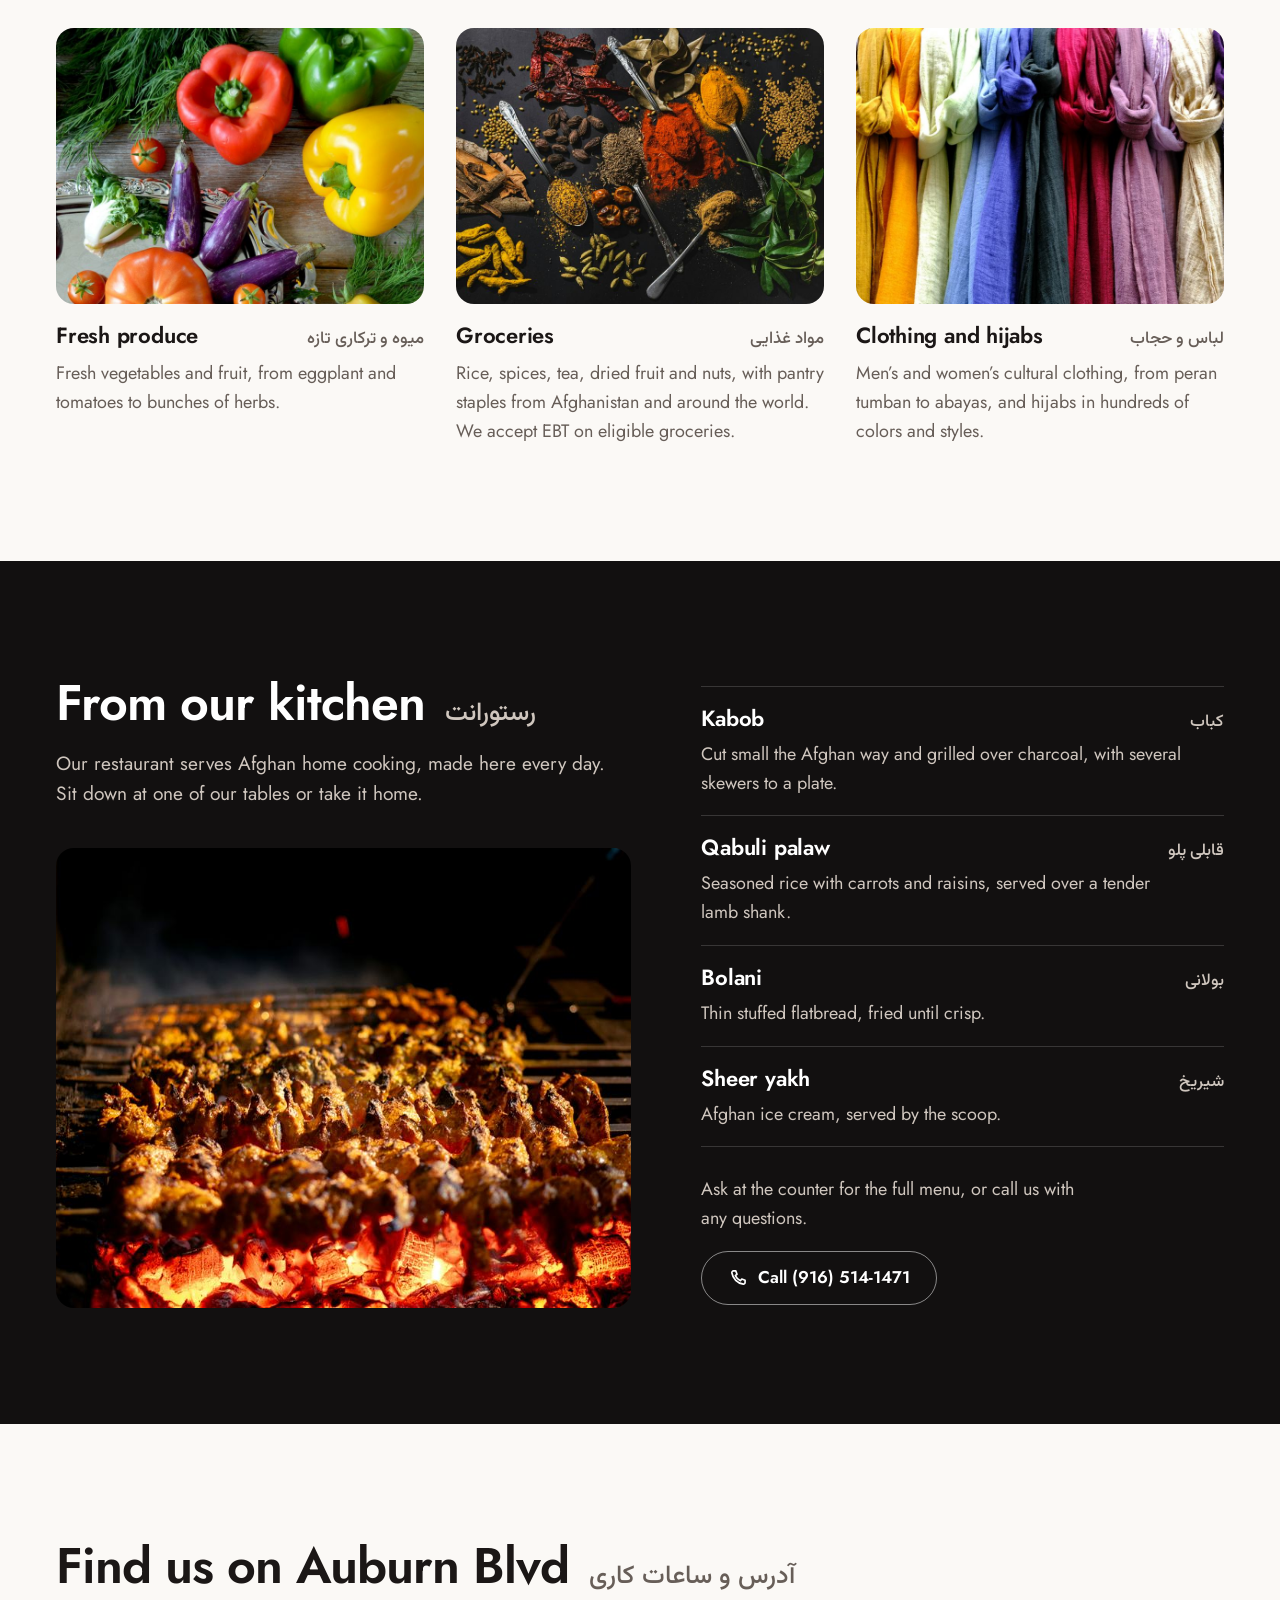
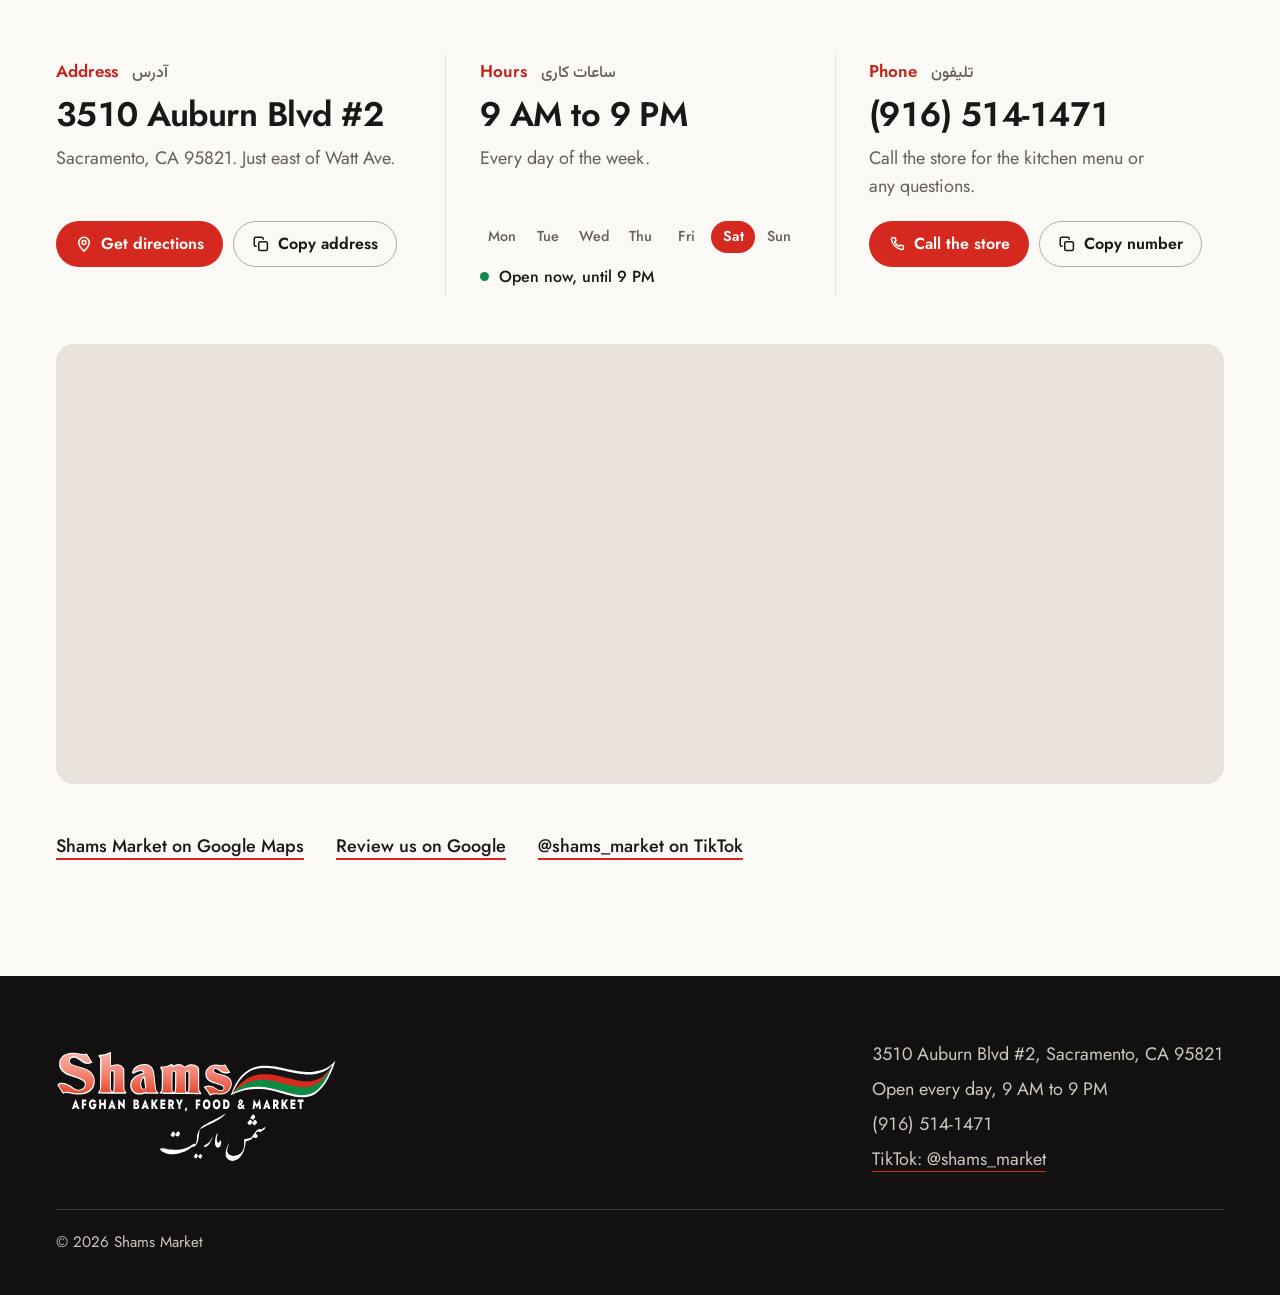
==== commit 8c907e5e: "Tune the page for search: title, headline, address, map The title and description now lead with what" ====
--- a/docs/index.html
+++ b/docs/index.html
@@ -9,15 +9,15 @@
      ============================================================================================ -->
 <meta charset="utf-8">
 <meta name="viewport" content="width=device-width, initial-scale=1, viewport-fit=cover">
-<title>Shams Market | Afghan Bakery, Halal Butcher &amp; Grocery in Sacramento</title>
+<title>Afghan Grocery &amp; Halal Butcher in Sacramento | Shams Market</title>
 <!-- HOURS (6 of 6): the description below and the "openingHoursSpecification" block further down -->
-<meta name="description" content="Shams Market is an Afghan bakery, halal butcher, grocery and restaurant at 3510 Auburn Blvd in Sacramento. Fresh naan baked daily, halal meat cut how you like it, and Afghan home cooking. Open every day, 9 AM to 9 PM.">
+<meta name="description" content="Afghan grocery, halal butcher, bakery and restaurant in Sacramento. Fresh naan daily, halal meat, hot kabob. EBT accepted. Open every day, 9 AM to 9 PM.">
 <link rel="canonical" href="https://www.shamsmarket.com/">
 <meta name="theme-color" content="#121010">
 <meta property="og:type" content="website">
 <meta property="og:site_name" content="Shams Market">
-<meta property="og:title" content="Shams Market | Afghan Bakery, Halal Butcher &amp; Grocery in Sacramento">
-<meta property="og:description" content="Shams Market is an Afghan bakery, halal butcher, grocery and restaurant at 3510 Auburn Blvd in Sacramento. Fresh naan baked daily, halal meat cut how you like it, and Afghan home cooking. Open every day, 9 AM to 9 PM.">
+<meta property="og:title" content="Afghan Grocery &amp; Halal Butcher in Sacramento | Shams Market">
+<meta property="og:description" content="Afghan grocery, halal butcher, bakery and restaurant in Sacramento. Fresh naan daily, halal meat, hot kabob. EBT accepted. Open every day, 9 AM to 9 PM.">
 <meta property="og:url" content="https://www.shamsmarket.com/">
 <meta property="og:image" content="https://www.shamsmarket.com/img/hero-2000.jpg">
 <meta property="og:image:width" content="2000">
@@ -38,25 +38,37 @@
   "@context": "https://schema.org",
   "@type": [
     "GroceryStore",
-    "Restaurant"
+    "Restaurant",
+    "Bakery"
   ],
+  "@id": "https://www.shamsmarket.com/#store",
   "name": "Shams Market",
   "alternateName": [
     "Shams Market and Restaurant",
     "شمس مارکیت"
   ],
+  "description": "Afghan grocery store, halal butcher, bakery and restaurant in Sacramento, California.",
   "url": "https://www.shamsmarket.com/",
   "telephone": "+1-916-514-1471",
   "image": "https://www.shamsmarket.com/img/hero-2000.jpg",
   "logo": "https://www.shamsmarket.com/apple-touch-icon.png",
-  "servesCuisine": "Afghan",
+  "servesCuisine": [
+    "Afghan",
+    "Halal"
+  ],
+  "paymentAccepted": "EBT",
   "address": {
     "@type": "PostalAddress",
-    "streetAddress": "3510 Auburn Blvd",
+    "streetAddress": "3510 Auburn Blvd #2",
     "addressLocality": "Sacramento",
     "addressRegion": "CA",
     "postalCode": "95821",
     "addressCountry": "US"
+  },
+  "geo": {
+    "@type": "GeoCoordinates",
+    "latitude": 38.6366548,
+    "longitude": -121.3817782
   },
   "openingHoursSpecification": [
     {
@@ -76,7 +88,9 @@
   ],
   "hasMap": "https://maps.google.com/?cid=8243531686769986245",
   "sameAs": [
-    "https://www.tiktok.com/@shams_market"
+    "https://www.tiktok.com/@shams_market",
+    "https://www.yelp.com/biz/shams-market-sacramento",
+    "https://www.zabihah.com/restaurants/cb57f7d6-7767-11ef-95ae-6045bdeb9f57/shams-market-sacramento-ca"
   ]
 }
 </script>
@@ -128,7 +142,7 @@
       <div class="hero-copy">
         <!-- HOURS (1 of 6): shown until the live "Open now" status loads -->
         <p class="status" data-status data-state="unknown"><span class="status-dot" aria-hidden="true"></span><span data-status-text>Open every day, 9 AM to 9 PM</span></p>
-        <h1><span class="sr">Shams Market. </span>Afghan bakery, food &amp; market</h1>
+        <h1><span class="sr">Shams Market. </span>Afghan bakery, food &amp; market in Sacramento</h1>
         <!-- HOURS (2 of 6): the last sentence of this paragraph -->
         <p class="lede">Fresh naan from our bakery, halal meat from our butcher, and hot kabob from our kitchen. Find us on Auburn Blvd in Sacramento, open every day from 9 AM to 9 PM.</p>
         <div class="actions" id="hero-actions">
@@ -227,7 +241,7 @@
           <h2>From our kitchen</h2>
           <span class="fa" lang="fa-AF" dir="rtl">رستورانت</span>
         </div>
-        <p>Afghan home cooking, made here every day. Sit down at one of our tables or take it home.</p>
+        <p>Our restaurant serves Afghan home cooking, made here every day. Sit down at one of our tables or take it home.</p>
       </div>
 
       <div class="kitchen-media">
@@ -290,11 +304,11 @@
             <h3>Address</h3>
             <span class="fa" lang="fa-AF" dir="rtl">آدرس</span>
           </div>
-          <p class="big" id="address-text">3510 Auburn Blvd</p>
+          <p class="big" id="address-text">3510 Auburn Blvd #2</p>
           <p class="sub">Sacramento, CA 95821. Just east of Watt Ave.</p>
           <div class="actions">
             <a class="btn btn-red btn-sm" href="https://www.google.com/maps/dir/?api=1&amp;destination=Shams%20Market%2C%203510%20Auburn%20Blvd%2C%20Sacramento%2C%20CA%2095821&amp;destination_place_id=ChIJuw4VRmvZmoARxQqanGToZnI" target="_blank" rel="noopener"><svg class="icon" aria-hidden="true"><use href="#i-pin"/></svg>Get directions</a>
-            <button class="btn btn-line btn-sm" type="button" id="copy-address" data-copy="3510 Auburn Blvd, Sacramento, CA 95821" data-target="address-text"><svg class="icon" aria-hidden="true"><use href="#i-copy"/></svg><span data-label aria-live="polite">Copy address</span></button>
+            <button class="btn btn-line btn-sm" type="button" id="copy-address" data-copy="3510 Auburn Blvd #2, Sacramento, CA 95821" data-target="address-text"><svg class="icon" aria-hidden="true"><use href="#i-copy"/></svg><span data-label aria-live="polite">Copy address</span></button>
           </div>
         </div>
 
@@ -336,8 +350,16 @@
         </div>
       </div>
 
+      <!-- MAP: Google's own map of the store, taken from the store's Google listing. It loads only when a visitor scrolls near it.
+           The long web address identifies the listing. Do not edit it by hand; if the store ever moves, get a new one from
+           Google Maps (Share, then Embed a map). -->
+      <div class="map">
+        <iframe src="https://www.google.com/maps/embed?pb=!1m18!1m12!1m3!1d3116!2d-121.3817782!3d38.6366548!2m3!1f0!2f0!3f0!3m2!1i1024!2i768!4f13.1!3m3!1m2!1s0x809ad96b46150ebb%3A0x7266e8649c9a0ac5!2sShams%20Market%20and%20Restaurant!5e0!3m2!1sen!2sus!4v1791500000000!5m2!1sen!2sus" title="Google map showing Shams Market at 3510 Auburn Blvd #2, Sacramento" loading="lazy" referrerpolicy="no-referrer-when-downgrade" allowfullscreen></iframe>
+      </div>
+
       <p class="links">
         <a href="https://maps.google.com/?cid=8243531686769986245" target="_blank" rel="noopener">Shams Market on Google Maps</a>
+        <a href="https://search.google.com/local/writereview?placeid=ChIJuw4VRmvZmoARxQqanGToZnI" target="_blank" rel="noopener">Review us on Google</a>
         <a href="https://www.tiktok.com/@shams_market" target="_blank" rel="noopener">@shams_market on TikTok</a>
       </p>
     </div>
@@ -353,7 +375,7 @@
         <img src="assets/logo-full.svg" alt="" width="1802" height="724" loading="lazy" decoding="async">
       </a>
       <ul class="foot-list">
-        <li>3510 Auburn Blvd, Sacramento, CA 95821</li>
+        <li>3510 Auburn Blvd #2, Sacramento, CA 95821</li>
         <li>Open every day, 9 AM to 9 PM</li>
         <li>(916) 514-1471</li>
         <li><a href="https://www.tiktok.com/@shams_market" target="_blank" rel="noopener">TikTok: @shams_market</a></li>
--- a/docs/assets/site.css
+++ b/docs/assets/site.css
@@ -233,7 +233,8 @@
   .hero-copy{max-width:min(560px,46vw)}
   .hero h1{margin-top:24px}
   /* three columns whose rows (label, headline, note, buttons) line up with each other */
-  .visit-grid{grid-template-columns:repeat(3,minmax(0,1fr));grid-template-rows:repeat(4,auto)}
+  /* the big lines shrink a little while the three columns are narrow, so the address stays on one line */
+  .visit-grid{grid-template-columns:repeat(3,minmax(0,1fr));grid-template-rows:repeat(4,auto);--big:clamp(1.6rem,2.8vw - .5px,2.125rem)}
   .info,.info:last-child{display:grid;grid-row:span 4;grid-template-rows:subgrid;align-content:start;padding:6px clamp(20px,2.6vw,36px);border-top:0;border-bottom:0;border-left:1px solid var(--line)}
   .info > *{align-self:start}
   .info:first-child{padding-left:0;border-left:0}
@@ -258,3 +259,13 @@
 /* notice bar: an optional one-line announcement above the header (see the comment at the top of index.html) */
 .notice{margin:0;padding:11px var(--gutter);background:var(--red);color:var(--white);font-weight:500;font-size:1rem;line-height:1.4;text-align:center;text-wrap:balance}
 .notice a{color:inherit;text-underline-offset:4px}
+
+/* map: Google's map of the store, under the address, hours and phone */
+.map{margin-top:32px;aspect-ratio:4/3;border:1px solid var(--line);border-radius:var(--radius);overflow:hidden;background:var(--media)}
+.map iframe{display:block;width:100%;height:100%;border:0}
+@media (min-width:700px){
+  .map{aspect-ratio:16/9}
+}
+@media (min-width:1000px){
+  .map{margin-top:48px;aspect-ratio:auto;height:440px}
+}
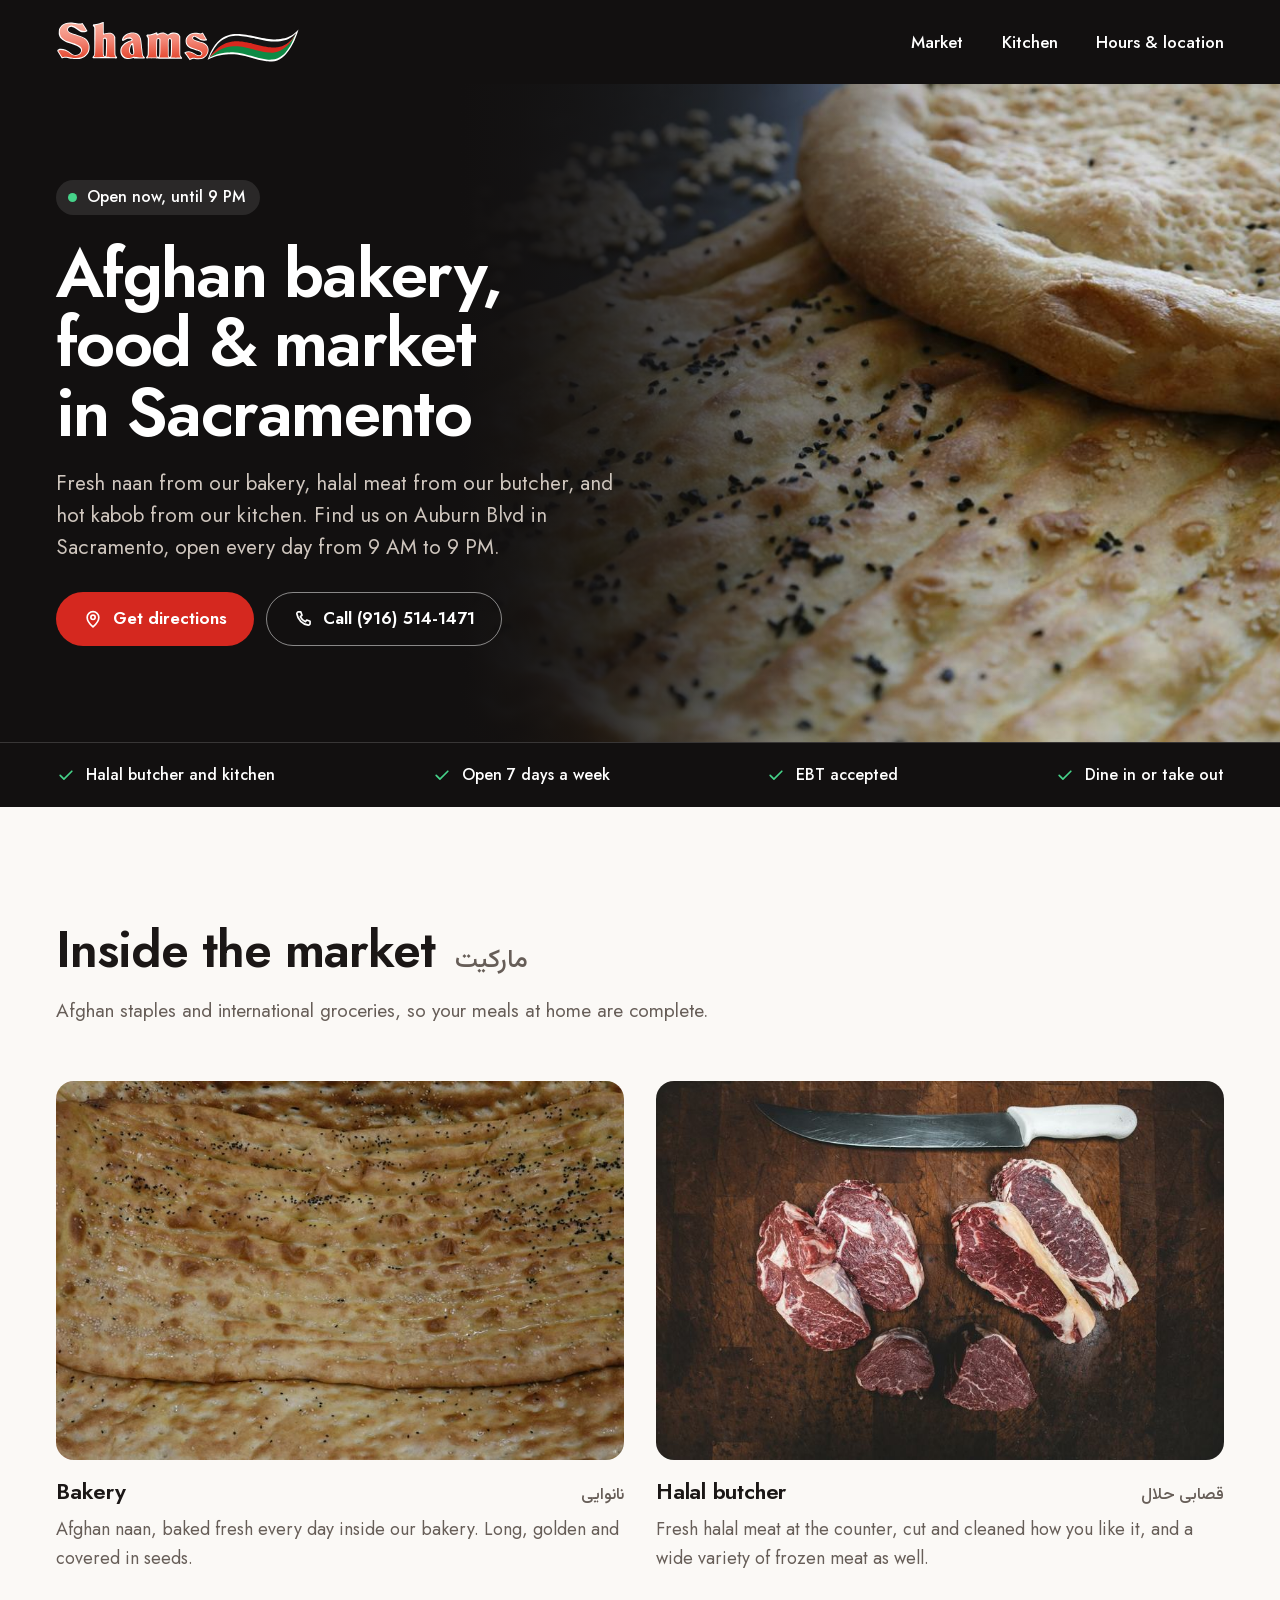
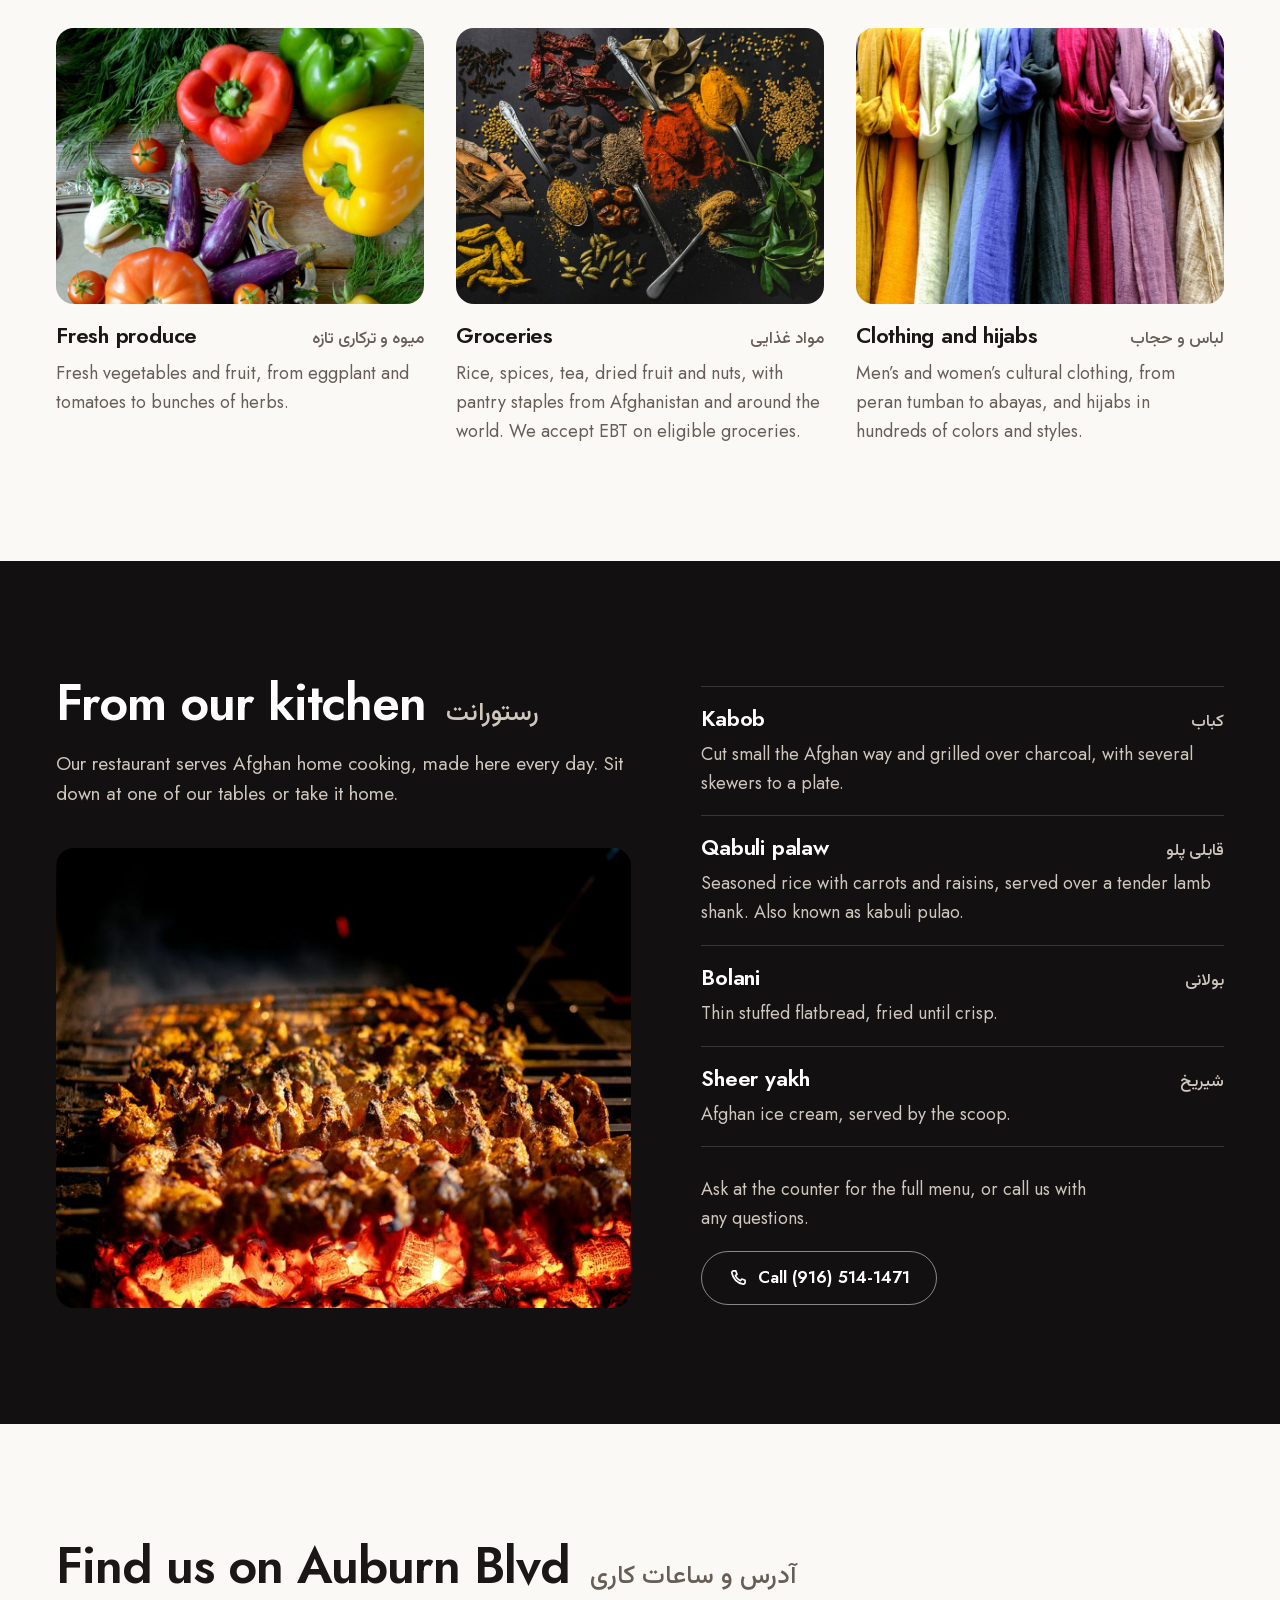
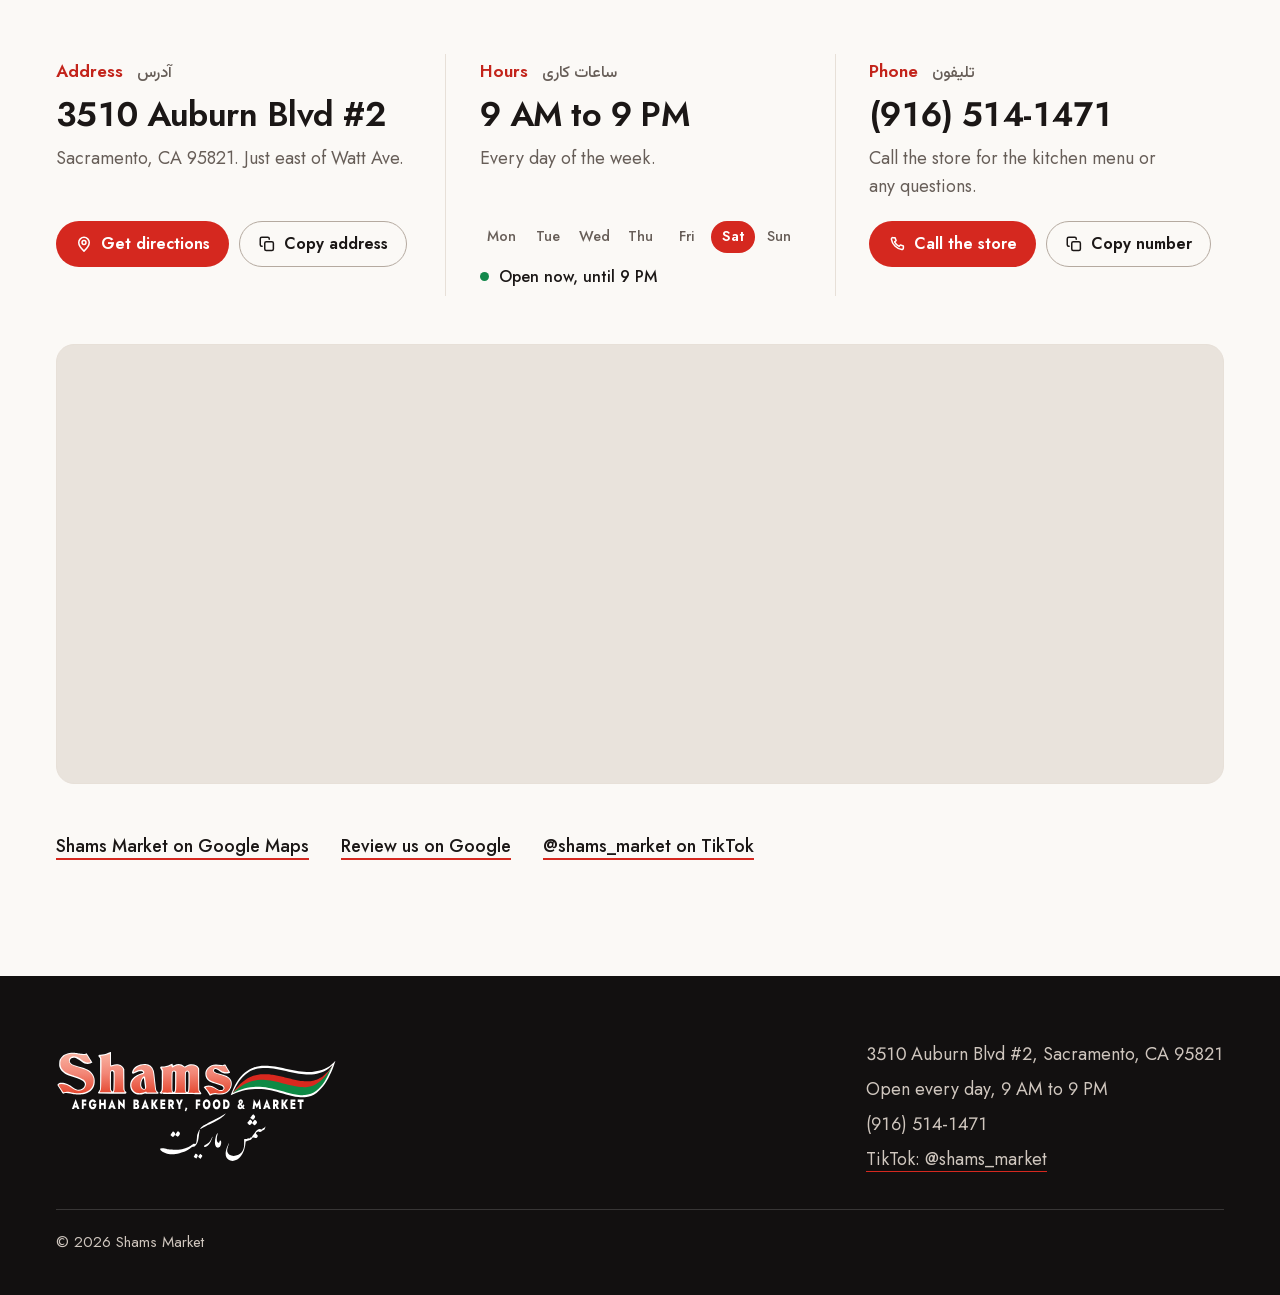
==== commit 1e2b595a: "Speed up the page and add the search findings from deeper research The top photo now loads first, an" ====
--- a/docs/index.html
+++ b/docs/index.html
@@ -26,11 +26,13 @@
 <meta name="twitter:card" content="summary_large_image">
 <link rel="icon" href="favicon.ico" sizes="48x48">
 <link rel="icon" href="favicon.svg" type="image/svg+xml">
+<link rel="icon" href="favicon-192.png" type="image/png" sizes="192x192">
 <link rel="apple-touch-icon" href="apple-touch-icon.png">
-<link rel="preload" as="image" href="img/hero-2000.jpg" imagesrcset="img/hero-1000.jpg 1000w, img/hero-2000.jpg 2000w" imagesizes="(min-width: 1000px) 64vw, 100vw">
-<link rel="preconnect" href="https://fonts.googleapis.com">
-<link rel="preconnect" href="https://fonts.gstatic.com" crossorigin>
-<link rel="stylesheet" href="https://fonts.googleapis.com/css2?family=Jost:wght@400;500;600&amp;family=Vazirmatn:wght@500&amp;display=swap">
+<!-- The top photo is the largest thing on the first screen, so it starts loading first. Keep this list of sizes the same
+     as the srcset and sizes on the hero <img> below; tools/check.py compares them. -->
+<link rel="preload" as="image" fetchpriority="high" href="img/hero-2000.jpg" imagesrcset="img/hero-1000.jpg 1000w, img/hero-1400.jpg 1400w, img/hero-2000.jpg 2000w" imagesizes="(min-width: 1000px) 64vw, 100vw">
+<!-- The two typefaces are stored on this site (assets/fonts), so the page does not wait on another server. -->
+<link rel="preload" as="font" type="font/woff2" href="assets/fonts/jost-latin.woff2" crossorigin>
 <link rel="stylesheet" href="assets/site.css">
 <!-- Facts for Google and other search engines. Keep them the same as what the page says. -->
 <script type="application/ld+json">
@@ -94,6 +96,24 @@
   ]
 }
 </script>
+<!-- The name Google shows for this website in search results. Keep "name" the same as og:site_name above. -->
+<script type="application/ld+json">
+{
+  "@context": "https://schema.org",
+  "@type": "WebSite",
+  "@id": "https://www.shamsmarket.com/#website",
+  "name": "Shams Market",
+  "alternateName": [
+    "Shams Market and Restaurant",
+    "شمس مارکیت"
+  ],
+  "url": "https://www.shamsmarket.com/",
+  "inLanguage": "en",
+  "publisher": {
+    "@id": "https://www.shamsmarket.com/#store"
+  }
+}
+</script>
 </head>
 <body>
 
@@ -136,7 +156,7 @@
   <!-- ======================= TOP OF PAGE: photo, headline, buttons ======================= -->
   <section class="hero">
     <div class="hero-media">
-      <img src="img/hero-2000.jpg" srcset="img/hero-1000.jpg 1000w, img/hero-2000.jpg 2000w" sizes="(min-width: 1000px) 64vw, 100vw" width="2000" height="1333" fetchpriority="high" alt="Afghan naan topped with nigella and sesame seeds, on a dark stone counter">
+      <img src="img/hero-2000.jpg" srcset="img/hero-1000.jpg 1000w, img/hero-1400.jpg 1400w, img/hero-2000.jpg 2000w" sizes="(min-width: 1000px) 64vw, 100vw" width="2000" height="1333" fetchpriority="high" alt="Afghan naan topped with nigella and sesame seeds, on a dark stone counter">
     </div>
     <div class="wrap hero-body">
       <div class="hero-copy">
@@ -177,7 +197,7 @@
       <div class="cards">
         <article class="card">
           <div class="card-media">
-            <img src="img/bakery-1400.jpg" srcset="img/bakery-800.jpg 800w, img/bakery-1400.jpg 1400w" sizes="(min-width: 1160px) 46vw, 92vw" width="1400" height="933" loading="lazy" decoding="async" alt="Long sheets of Afghan naan, golden and dotted with seeds">
+            <img src="img/bakery-1400.jpg" srcset="img/bakery-800.jpg 800w, img/bakery-1400.jpg 1400w" sizes="(min-width: 1312px) 584px, (min-width: 1160px) 46vw, 92vw" width="1400" height="933" loading="lazy" decoding="async" alt="Long sheets of Afghan naan, golden and dotted with seeds">
           </div>
           <div class="card-title">
             <h3>Bakery</h3>
@@ -188,7 +208,7 @@
 
         <article class="card">
           <div class="card-media">
-            <img src="img/butcher-1400.jpg" srcset="img/butcher-800.jpg 800w, img/butcher-1400.jpg 1400w" sizes="(min-width: 700px) 46vw, 92vw" width="1400" height="933" loading="lazy" decoding="async" alt="Fresh cuts of beef on a butcher's block beside a knife">
+            <img src="img/butcher-1400.jpg" srcset="img/butcher-800.jpg 800w, img/butcher-1400.jpg 1400w" sizes="(min-width: 1312px) 584px, (min-width: 700px) 46vw, 92vw" width="1400" height="933" loading="lazy" decoding="async" alt="Fresh cuts of beef on a butcher's block beside a knife">
           </div>
           <div class="card-title">
             <h3>Halal butcher</h3>
@@ -199,7 +219,7 @@
 
         <article class="card">
           <div class="card-media">
-            <img src="img/produce-1200.jpg" srcset="img/produce-800.jpg 800w, img/produce-1200.jpg 1200w" sizes="(min-width: 1160px) 30vw, (min-width: 700px) 46vw, 92vw" width="1200" height="900" loading="lazy" decoding="async" alt="Bell peppers, eggplants, tomatoes and fresh dill">
+            <img src="img/produce-1200.jpg" srcset="img/produce-800.jpg 800w, img/produce-1200.jpg 1200w" sizes="(min-width: 1312px) 379px, (min-width: 1160px) 30vw, (min-width: 700px) 46vw, 92vw" width="1200" height="900" loading="lazy" decoding="async" alt="Bell peppers, eggplants, tomatoes and fresh dill">
           </div>
           <div class="card-title">
             <h3>Fresh produce</h3>
@@ -210,7 +230,7 @@
 
         <article class="card">
           <div class="card-media">
-            <img src="img/groceries-1200.jpg" srcset="img/groceries-800.jpg 800w, img/groceries-1200.jpg 1200w" sizes="(min-width: 1160px) 30vw, (min-width: 700px) 46vw, 92vw" width="1200" height="900" loading="lazy" decoding="async" alt="Whole and ground spices laid out with silver spoons">
+            <img src="img/groceries-1200.jpg" srcset="img/groceries-800.jpg 800w, img/groceries-1200.jpg 1200w" sizes="(min-width: 1312px) 379px, (min-width: 1160px) 30vw, (min-width: 700px) 46vw, 92vw" width="1200" height="900" loading="lazy" decoding="async" alt="Whole and ground spices laid out with silver spoons">
           </div>
           <div class="card-title">
             <h3>Groceries</h3>
@@ -221,7 +241,7 @@
 
         <article class="card">
           <div class="card-media">
-            <img src="img/clothing-1200.jpg" srcset="img/clothing-800.jpg 800w, img/clothing-1200.jpg 1200w" sizes="(min-width: 1160px) 30vw, (min-width: 700px) 46vw, 92vw" width="1200" height="900" loading="lazy" decoding="async" alt="Scarves in many colors hanging side by side">
+            <img src="img/clothing-1200.jpg" srcset="img/clothing-800.jpg 800w, img/clothing-1200.jpg 1200w" sizes="(min-width: 1312px) 379px, (min-width: 1160px) 30vw, (min-width: 700px) 46vw, 92vw" width="1200" height="900" loading="lazy" decoding="async" alt="Scarves in many colors hanging side by side">
           </div>
           <div class="card-title">
             <h3>Clothing and hijabs</h3>
@@ -245,7 +265,7 @@
       </div>
 
       <div class="kitchen-media">
-        <img src="img/kitchen-1600.jpg" srcset="img/kitchen-900.jpg 900w, img/kitchen-1600.jpg 1600w" sizes="(min-width: 960px) 50vw, 92vw" width="1600" height="1067" loading="lazy" decoding="async" alt="Skewers of kabob grilling over glowing charcoal">
+        <img src="img/kitchen-1600.jpg" srcset="img/kitchen-900.jpg 900w, img/kitchen-1600.jpg 1600w" sizes="(min-width: 1312px) 591px, (min-width: 960px) 50vw, 92vw" width="1600" height="1067" loading="lazy" decoding="async" alt="Skewers of kabob grilling over glowing charcoal">
       </div>
 
       <div class="kitchen-menu">
@@ -262,7 +282,7 @@
               <h3>Qabuli palaw</h3>
               <span class="fa" lang="fa-AF" dir="rtl">قابلی پلو</span>
             </div>
-            <p>Seasoned rice with carrots and raisins, served over a tender lamb shank.</p>
+            <p>Seasoned rice with carrots and raisins, served over a tender lamb shank. Also known as kabuli pulao.</p>
           </li>
           <li>
             <div class="menu-title">
--- a/docs/assets/site.css
+++ b/docs/assets/site.css
@@ -2,6 +2,12 @@
    running off the right edge; five market counters as photo cards, two large then three small; a black
    kitchen section with its photo on the left and the menu on the right; hours and location in three
    columns. Every title carries its Dari name beside it, set quietly. */
+
+/* typefaces, stored in assets/fonts (license: assets/fonts/OFL.txt). Jost is one variable file for every weight;
+   Vazirmatn is the Arabic-script set at weight 500, which covers Dari. */
+@font-face{font-family:'Jost';font-style:normal;font-weight:100 900;font-display:swap;src:url(fonts/jost-latin.woff2) format('woff2')}
+@font-face{font-family:'Vazirmatn';font-style:normal;font-weight:500;font-display:swap;src:url(fonts/vazirmatn-arabic.woff2) format('woff2')}
+
 :root{
   /* color: the logo's black and red; green only for "open" */
   --black:#121010;
